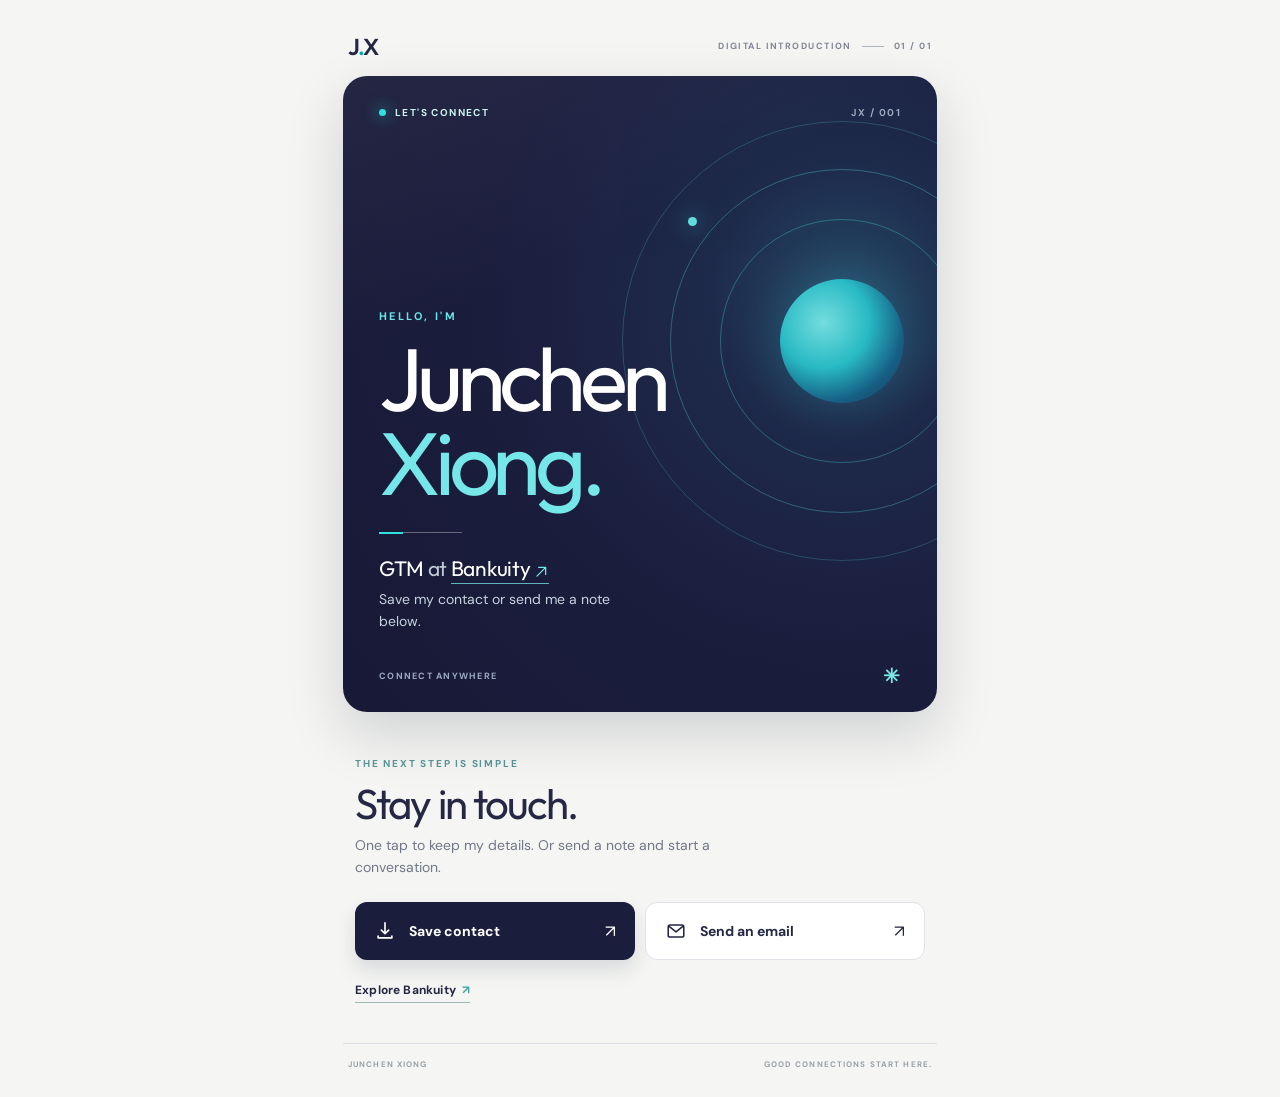
==== index.html @ f3dd2d7b "1012_static_update quick webpage for virtual business card" ====
<!doctype html>
<html lang="en">
  <head>
    <meta charset="utf-8" />
    <meta name="viewport" content="width=device-width, initial-scale=1, viewport-fit=cover" />
    <meta name="theme-color" content="#1b1d3d" />
    <meta name="apple-mobile-web-app-title" content="Junchen Xiong" />
    <meta name="description" content="Meet Junchen Xiong, GTM at Bankuity. Save his contact details or get in touch." />
    <meta property="og:type" content="profile" />
    <meta property="og:title" content="Junchen Xiong — Let's connect" />
    <meta property="og:description" content="GTM at Bankuity. A quick introduction and an easy way to stay in touch." />
    <title>Junchen Xiong — Let's connect</title>
    <link rel="icon" href="assets/icons/favicon.svg" type="image/svg+xml" />
    <link rel="preconnect" href="https://fonts.googleapis.com" />
    <link rel="preconnect" href="https://fonts.gstatic.com" crossorigin />
    <link href="https://fonts.googleapis.com/css2?family=DM+Sans:wght@400;500;600;700&family=Outfit:wght@300;400;500;600&display=swap" rel="stylesheet" />
    <link rel="stylesheet" href="assets/css/styles.css" />
  </head>
  <body>
    <main class="shell">
      <div class="page-top" aria-label="Digital introduction">
        <span class="brand-mark" aria-hidden="true">J<span>.</span>X</span>
        <span class="page-top-label">DIGITAL INTRODUCTION <span class="top-line"></span> 01 / 01</span>
      </div>

      <article class="identity-card" aria-labelledby="name">
        <div class="card-top">
          <span class="eyebrow"><span class="status-dot" aria-hidden="true"></span> LET'S CONNECT</span>
          <span class="card-index">JX / 001</span>
        </div>

        <div class="orbit" aria-hidden="true">
          <span class="orbit-ring orbit-ring-outer"></span>
          <span class="orbit-ring orbit-ring-middle"></span>
          <span class="orbit-ring orbit-ring-inner"></span>
          <span class="orbit-core"></span>
          <span class="orbit-glint"></span>
        </div>

        <div class="intro">
          <p class="kicker">HELLO, I'M</p>
          <h1 id="name">Junchen<br /><em>Xiong.</em></h1>
          <div class="identity-rule" aria-hidden="true"><span></span></div>
          <p class="role">GTM <span>at</span> <a href="https://www.bankuity.com/" target="_blank" rel="noopener noreferrer">Bankuity <svg viewBox="0 0 18 18" fill="none" aria-hidden="true"><path d="M3.5 14.5 14 4M5.5 4H14v8.5" stroke="currentColor" stroke-width="1.5" stroke-linecap="round" stroke-linejoin="round"/></svg></a></p>
          <p class="description">Save my contact or send me a note below.</p>
        </div>

        <div class="card-bottom">
          <span>CONNECT ANYWHERE</span>
          <span class="bottom-symbol" aria-hidden="true">✳</span>
        </div>
      </article>

      <section class="connection" aria-label="Connect with Junchen">
        <p class="section-label">THE NEXT STEP IS SIMPLE</p>
        <h2>Stay in touch.</h2>
        <p class="connection-copy">One tap to keep my details. Or send a note and start a conversation.</p>
        <div class="actions">
          <a class="button button-primary" href="assets/contact/contact.vcf" download="Junchen-Xiong.vcf">
            <span class="button-icon" aria-hidden="true"><svg viewBox="0 0 24 24" fill="none"><path d="M12 3v12m0 0 4-4m-4 4-4-4M4.5 17.5v2h15v-2" stroke="currentColor" stroke-width="1.8" stroke-linecap="round" stroke-linejoin="round"/></svg></span>
            <span>Save contact</span>
            <span class="button-arrow" aria-hidden="true">↗</span>
          </a>
          <a class="button button-secondary" href="mailto:junchen.xiong@bankuity.com?subject=Great%20to%20connect">
            <span class="button-icon" aria-hidden="true"><svg viewBox="0 0 24 24" fill="none"><rect x="3.5" y="5.5" width="17" height="13" rx="2" stroke="currentColor" stroke-width="1.7"/><path d="m4.5 7 7.5 6 7.5-6" stroke="currentColor" stroke-width="1.7" stroke-linecap="round" stroke-linejoin="round"/></svg></span>
            <span>Send an email</span>
            <span class="button-arrow" aria-hidden="true">↗</span>
          </a>
        </div>
        <!-- Add the LinkedIn profile link and QR section here when the profile URL is confirmed. -->
        <a class="text-link" href="https://www.bankuity.com/" target="_blank" rel="noopener noreferrer">Explore Bankuity <span aria-hidden="true">↗</span></a>
      </section>

      <footer><span>JUNCHEN XIONG</span><span>GOOD CONNECTIONS START HERE.</span></footer>
    </main>
  </body>
</html>
---- assets/css/styles.css ----
:root{color-scheme:light;--navy:#1b1d3d;--navy-deep:#171936;--cyan:#32dfdf;--ink:#252744;--muted:#777b8e;--line:#dfe3e8;--paper:#f5f6f3}*{box-sizing:border-box}html{scroll-behavior:smooth}body{margin:0;background:var(--paper);color:var(--ink);font-family:"DM Sans",Arial,sans-serif;-webkit-font-smoothing:antialiased}a{color:inherit}.shell{width:min(100%,630px);margin:0 auto;padding:26px 18px 24px}.page-top{height:41px;display:flex;justify-content:space-between;align-items:flex-start;padding:0 5px}.brand-mark{font-family:Outfit,sans-serif;font-size:23px;font-weight:600;line-height:1;letter-spacing:-.09em}.brand-mark span{color:#00aead}.page-top-label{display:flex;align-items:center;gap:10px;color:#838795;font-size:9px;font-weight:700;letter-spacing:.16em;padding-top:5px}.top-line{width:22px;height:1px;background:#aeb3bc}.identity-card{position:relative;overflow:hidden;isolation:isolate;min-height:510px;border-radius:24px;padding:26px 27px 24px;color:#fff;background:radial-gradient(circle at 85% 34%,#264866 0%,#1e2a4b 21%,var(--navy) 54%,var(--navy-deep) 100%);box-shadow:0 22px 55px rgba(22,25,55,.17)}.identity-card:before{position:absolute;inset:0;content:"";background:linear-gradient(155deg,rgba(255,255,255,.05),transparent 32%);pointer-events:none}.card-top,.card-bottom{position:relative;z-index:2;display:flex;align-items:center;justify-content:space-between}.eyebrow,.card-index,.card-bottom{font-size:10px;font-weight:700;letter-spacing:.14em}.eyebrow{color:#caf4f2;display:flex;align-items:center;gap:9px}.status-dot{width:7px;height:7px;border-radius:50%;background:var(--cyan);box-shadow:0 0 15px var(--cyan)}.card-index{color:#9ba8bd}.orbit{position:absolute;z-index:0;width:440px;height:440px;right:-194px;top:54px;border-radius:50%;opacity:.93}.orbit-ring{position:absolute;border-radius:50%;border:1px solid rgba(101,229,230,.23)}.orbit-ring-outer{inset:0}.orbit-ring-middle{inset:48px;border-color:rgba(93,220,224,.36)}.orbit-ring-inner{inset:98px;border-color:rgba(73,212,220,.38)}.orbit-core{position:absolute;inset:158px;border-radius:50%;background:radial-gradient(circle at 35% 35%,#7be9e9,#29c4cc 40%,#166388 70%,#20375b);box-shadow:0 0 55px rgba(62,217,222,.25)}.orbit-glint{position:absolute;left:66px;top:96px;width:9px;height:9px;border-radius:50%;background:#66ebec;box-shadow:0 0 22px #4bdcdb}.intro{position:relative;z-index:1;margin-top:135px}.kicker{font-size:11px;font-weight:700;letter-spacing:.22em;color:#69e8e7;margin:0 0 14px}.intro h1{font-family:Outfit,"DM Sans",sans-serif;font-weight:400;letter-spacing:-.07em;font-size:clamp(58px,13vw,89px);line-height:.94;margin:0 0 28px}.intro h1 em{font-style:normal;color:#76e7e8}.identity-rule{display:flex;align-items:center;width:83px;height:1px;background:rgba(255,255,255,.34);margin:0 0 22px}.identity-rule span{width:24px;height:2px;background:var(--cyan)}.role{font-family:Outfit,sans-serif;font-size:21px;letter-spacing:-.015em;margin:0 0 8px}.role span{color:#bec8d5}.role a{text-decoration:none;border-bottom:1px solid rgba(116,231,232,.75);padding-bottom:2px}.role a:hover{color:#91f4f1}.role svg{width:15px;height:15px;vertical-align:middle;color:#71e7e8}.description{max-width:250px;margin:0;color:#c7d2df;font-size:14px;line-height:1.55}.card-bottom{margin-top:33px;color:#9eabc1;font-size:9px}.bottom-symbol{color:#78e6e5;font-size:20px;line-height:1}.connection{padding:27px 9px 33px}.section-label{font-size:10px;font-weight:700;letter-spacing:.18em;color:#579697;margin:0 0 11px}.connection h2{font-family:Outfit,sans-serif;font-size:35px;font-weight:400;line-height:1.1;letter-spacing:-.045em;margin:0 0 8px}.connection-copy{font-size:14px;line-height:1.55;color:#727787;max-width:360px;margin:0 0 24px}.actions{display:grid;gap:10px}.button{width:100%;min-height:58px;display:flex;align-items:center;gap:13px;padding:0 19px;border-radius:12px;text-decoration:none;font-size:14px;font-weight:700;transition:transform .2s ease,box-shadow .2s ease,background .2s ease}.button:hover{transform:translateY(-2px)}.button:focus-visible,.text-link:focus-visible,.role a:focus-visible{outline:3px solid #2ed5d4;outline-offset:3px}.button-primary{background:var(--navy);color:white;box-shadow:0 10px 20px rgba(27,29,61,.13)}.button-primary:hover{background:#282b55;box-shadow:0 14px 25px rgba(27,29,61,.2)}.button-secondary{background:white;border:1px solid var(--line);color:var(--ink)}.button-secondary:hover{background:#fbfefe}.button-icon{width:22px;height:22px;display:grid;place-items:center}.button-icon svg{width:22px;height:22px}.button-arrow{margin-left:auto;font-size:17px;font-weight:400}.text-link{display:inline-flex;gap:6px;margin-top:22px;font-size:12px;font-weight:700;letter-spacing:.015em;text-decoration:none;border-bottom:1px solid #9db7b7;padding-bottom:4px}.text-link span{color:#42a8a7}footer{display:flex;justify-content:space-between;gap:10px;padding:15px 5px 0;border-top:1px solid #d9dee3;color:#9aa0a9;font-size:8px;font-weight:700;letter-spacing:.14em}@media(min-width:700px){.shell{padding:35px 18px 28px}.identity-card{min-height:610px;padding:30px 36px 26px}.intro{margin-top:190px}.orbit{right:-125px;top:45px}.connection{padding:45px 12px 40px}.actions{grid-template-columns:1fr 1fr}.connection h2{font-size:42px}}@media(max-width:380px){.identity-card{min-height:500px;padding:23px}.intro{margin-top:130px}.orbit{right:-225px;top:68px}.intro h1{font-size:58px}.card-bottom{font-size:8px}.page-top-label{font-size:8px}}@media(prefers-reduced-motion:reduce){*,*:before,*:after{scroll-behavior:auto!important;transition:none!important}}
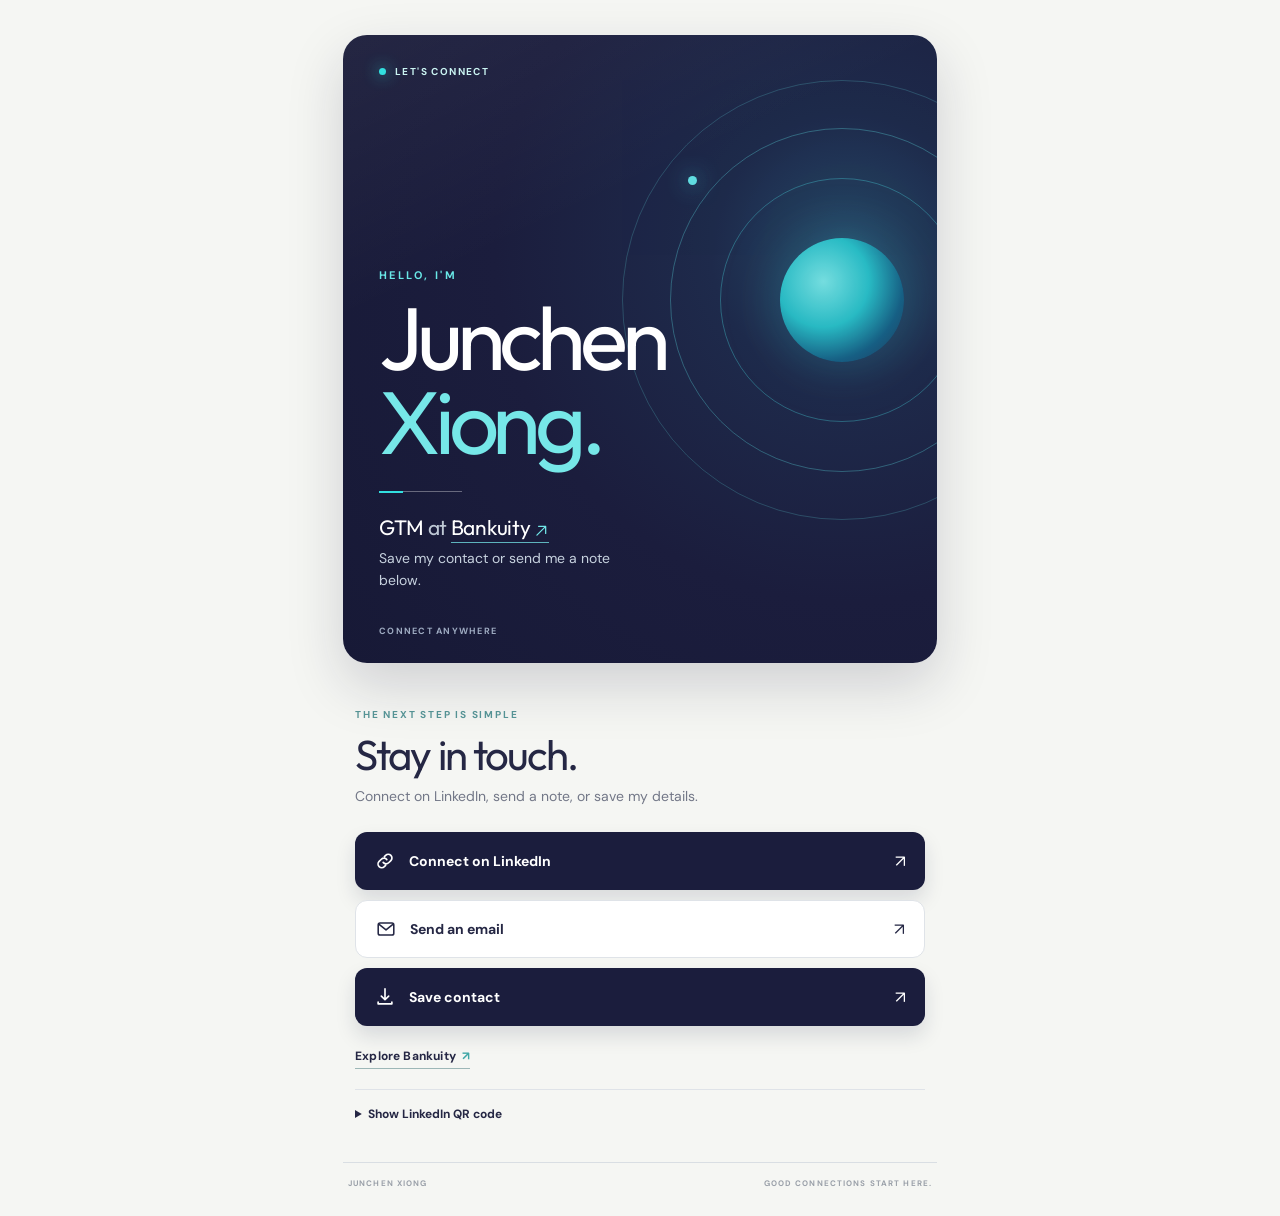
==== commit dde1a8e7: "10/12_UI_visual_update" ====
--- a/index.html
+++ b/index.html
@@ -18,15 +18,9 @@
   </head>
   <body>
     <main class="shell">
-      <div class="page-top" aria-label="Digital introduction">
-        <span class="brand-mark" aria-hidden="true">J<span>.</span>X</span>
-        <span class="page-top-label">DIGITAL INTRODUCTION <span class="top-line"></span> 01 / 01</span>
-      </div>
-
       <article class="identity-card" aria-labelledby="name">
         <div class="card-top">
           <span class="eyebrow"><span class="status-dot" aria-hidden="true"></span> LET'S CONNECT</span>
-          <span class="card-index">JX / 001</span>
         </div>
 
         <div class="orbit" aria-hidden="true">
@@ -47,18 +41,17 @@
 
         <div class="card-bottom">
           <span>CONNECT ANYWHERE</span>
-          <span class="bottom-symbol" aria-hidden="true">✳</span>
         </div>
       </article>
 
       <section class="connection" aria-label="Connect with Junchen">
         <p class="section-label">THE NEXT STEP IS SIMPLE</p>
         <h2>Stay in touch.</h2>
-        <p class="connection-copy">One tap to keep my details. Or send a note and start a conversation.</p>
+        <p class="connection-copy">Connect on LinkedIn, send a note, or save my details.</p>
         <div class="actions">
-          <a class="button button-primary" href="assets/contact/contact.vcf" download="Junchen-Xiong.vcf">
-            <span class="button-icon" aria-hidden="true"><svg viewBox="0 0 24 24" fill="none"><path d="M12 3v12m0 0 4-4m-4 4-4-4M4.5 17.5v2h15v-2" stroke="currentColor" stroke-width="1.8" stroke-linecap="round" stroke-linejoin="round"/></svg></span>
-            <span>Save contact</span>
+          <a class="button button-primary" href="https://www.linkedin.com/in/jcxiong0809/" target="_blank" rel="noopener noreferrer">
+            <span class="button-icon" aria-hidden="true"><svg viewBox="0 0 24 24" fill="none"><path d="M10 13.5a4 4 0 0 0 6 .4l2.4-2.4a4 4 0 0 0-5.7-5.7l-1.4 1.4M14 10.5a4 4 0 0 0-6-.4l-2.4 2.4a4 4 0 0 0 5.7 5.7l1.4-1.4" stroke="currentColor" stroke-width="1.8" stroke-linecap="round" stroke-linejoin="round"/></svg></span>
+            <span>Connect on LinkedIn</span>
             <span class="button-arrow" aria-hidden="true">↗</span>
           </a>
           <a class="button button-secondary" href="mailto:junchen.xiong@bankuity.com?subject=Great%20to%20connect">
@@ -66,9 +59,20 @@
             <span>Send an email</span>
             <span class="button-arrow" aria-hidden="true">↗</span>
           </a>
+          <a class="button button-primary" href="assets/contact/contact.vcf" download="Junchen-Xiong.vcf">
+            <span class="button-icon" aria-hidden="true"><svg viewBox="0 0 24 24" fill="none"><path d="M12 3v12m0 0 4-4m-4 4-4-4M4.5 17.5v2h15v-2" stroke="currentColor" stroke-width="1.8" stroke-linecap="round" stroke-linejoin="round"/></svg></span>
+            <span>Save contact</span>
+            <span class="button-arrow" aria-hidden="true">↗</span>
+          </a>
         </div>
-        <!-- Add the LinkedIn profile link and QR section here when the profile URL is confirmed. -->
         <a class="text-link" href="https://www.bankuity.com/" target="_blank" rel="noopener noreferrer">Explore Bankuity <span aria-hidden="true">↗</span></a>
+        <details class="qr-details">
+          <summary>Show LinkedIn QR code</summary>
+          <div class="qr-details-content">
+            <img src="assets/qr/linkedin.svg" width="144" height="144" alt="QR code for Junchen Xiong's LinkedIn profile" />
+            <p>Scan to open my LinkedIn profile.</p>
+          </div>
+        </details>
       </section>
 
       <footer><span>JUNCHEN XIONG</span><span>GOOD CONNECTIONS START HERE.</span></footer>
--- a/assets/css/styles.css
+++ b/assets/css/styles.css
@@ -1 +1,7 @@
-:root{color-scheme:light;--navy:#1b1d3d;--navy-deep:#171936;--cyan:#32dfdf;--ink:#252744;--muted:#777b8e;--line:#dfe3e8;--paper:#f5f6f3}*{box-sizing:border-box}html{scroll-behavior:smooth}body{margin:0;background:var(--paper);color:var(--ink);font-family:"DM Sans",Arial,sans-serif;-webkit-font-smoothing:antialiased}a{color:inherit}.shell{width:min(100%,630px);margin:0 auto;padding:26px 18px 24px}.page-top{height:41px;display:flex;justify-content:space-between;align-items:flex-start;padding:0 5px}.brand-mark{font-family:Outfit,sans-serif;font-size:23px;font-weight:600;line-height:1;letter-spacing:-.09em}.brand-mark span{color:#00aead}.page-top-label{display:flex;align-items:center;gap:10px;color:#838795;font-size:9px;font-weight:700;letter-spacing:.16em;padding-top:5px}.top-line{width:22px;height:1px;background:#aeb3bc}.identity-card{position:relative;overflow:hidden;isolation:isolate;min-height:510px;border-radius:24px;padding:26px 27px 24px;color:#fff;background:radial-gradient(circle at 85% 34%,#264866 0%,#1e2a4b 21%,var(--navy) 54%,var(--navy-deep) 100%);box-shadow:0 22px 55px rgba(22,25,55,.17)}.identity-card:before{position:absolute;inset:0;content:"";background:linear-gradient(155deg,rgba(255,255,255,.05),transparent 32%);pointer-events:none}.card-top,.card-bottom{position:relative;z-index:2;display:flex;align-items:center;justify-content:space-between}.eyebrow,.card-index,.card-bottom{font-size:10px;font-weight:700;letter-spacing:.14em}.eyebrow{color:#caf4f2;display:flex;align-items:center;gap:9px}.status-dot{width:7px;height:7px;border-radius:50%;background:var(--cyan);box-shadow:0 0 15px var(--cyan)}.card-index{color:#9ba8bd}.orbit{position:absolute;z-index:0;width:440px;height:440px;right:-194px;top:54px;border-radius:50%;opacity:.93}.orbit-ring{position:absolute;border-radius:50%;border:1px solid rgba(101,229,230,.23)}.orbit-ring-outer{inset:0}.orbit-ring-middle{inset:48px;border-color:rgba(93,220,224,.36)}.orbit-ring-inner{inset:98px;border-color:rgba(73,212,220,.38)}.orbit-core{position:absolute;inset:158px;border-radius:50%;background:radial-gradient(circle at 35% 35%,#7be9e9,#29c4cc 40%,#166388 70%,#20375b);box-shadow:0 0 55px rgba(62,217,222,.25)}.orbit-glint{position:absolute;left:66px;top:96px;width:9px;height:9px;border-radius:50%;background:#66ebec;box-shadow:0 0 22px #4bdcdb}.intro{position:relative;z-index:1;margin-top:135px}.kicker{font-size:11px;font-weight:700;letter-spacing:.22em;color:#69e8e7;margin:0 0 14px}.intro h1{font-family:Outfit,"DM Sans",sans-serif;font-weight:400;letter-spacing:-.07em;font-size:clamp(58px,13vw,89px);line-height:.94;margin:0 0 28px}.intro h1 em{font-style:normal;color:#76e7e8}.identity-rule{display:flex;align-items:center;width:83px;height:1px;background:rgba(255,255,255,.34);margin:0 0 22px}.identity-rule span{width:24px;height:2px;background:var(--cyan)}.role{font-family:Outfit,sans-serif;font-size:21px;letter-spacing:-.015em;margin:0 0 8px}.role span{color:#bec8d5}.role a{text-decoration:none;border-bottom:1px solid rgba(116,231,232,.75);padding-bottom:2px}.role a:hover{color:#91f4f1}.role svg{width:15px;height:15px;vertical-align:middle;color:#71e7e8}.description{max-width:250px;margin:0;color:#c7d2df;font-size:14px;line-height:1.55}.card-bottom{margin-top:33px;color:#9eabc1;font-size:9px}.bottom-symbol{color:#78e6e5;font-size:20px;line-height:1}.connection{padding:27px 9px 33px}.section-label{font-size:10px;font-weight:700;letter-spacing:.18em;color:#579697;margin:0 0 11px}.connection h2{font-family:Outfit,sans-serif;font-size:35px;font-weight:400;line-height:1.1;letter-spacing:-.045em;margin:0 0 8px}.connection-copy{font-size:14px;line-height:1.55;color:#727787;max-width:360px;margin:0 0 24px}.actions{display:grid;gap:10px}.button{width:100%;min-height:58px;display:flex;align-items:center;gap:13px;padding:0 19px;border-radius:12px;text-decoration:none;font-size:14px;font-weight:700;transition:transform .2s ease,box-shadow .2s ease,background .2s ease}.button:hover{transform:translateY(-2px)}.button:focus-visible,.text-link:focus-visible,.role a:focus-visible{outline:3px solid #2ed5d4;outline-offset:3px}.button-primary{background:var(--navy);color:white;box-shadow:0 10px 20px rgba(27,29,61,.13)}.button-primary:hover{background:#282b55;box-shadow:0 14px 25px rgba(27,29,61,.2)}.button-secondary{background:white;border:1px solid var(--line);color:var(--ink)}.button-secondary:hover{background:#fbfefe}.button-icon{width:22px;height:22px;display:grid;place-items:center}.button-icon svg{width:22px;height:22px}.button-arrow{margin-left:auto;font-size:17px;font-weight:400}.text-link{display:inline-flex;gap:6px;margin-top:22px;font-size:12px;font-weight:700;letter-spacing:.015em;text-decoration:none;border-bottom:1px solid #9db7b7;padding-bottom:4px}.text-link span{color:#42a8a7}footer{display:flex;justify-content:space-between;gap:10px;padding:15px 5px 0;border-top:1px solid #d9dee3;color:#9aa0a9;font-size:8px;font-weight:700;letter-spacing:.14em}@media(min-width:700px){.shell{padding:35px 18px 28px}.identity-card{min-height:610px;padding:30px 36px 26px}.intro{margin-top:190px}.orbit{right:-125px;top:45px}.connection{padding:45px 12px 40px}.actions{grid-template-columns:1fr 1fr}.connection h2{font-size:42px}}@media(max-width:380px){.identity-card{min-height:500px;padding:23px}.intro{margin-top:130px}.orbit{right:-225px;top:68px}.intro h1{font-size:58px}.card-bottom{font-size:8px}.page-top-label{font-size:8px}}@media(prefers-reduced-motion:reduce){*,*:before,*:after{scroll-behavior:auto!important;transition:none!important}}
+:root{color-scheme:light;--navy:#1b1d3d;--navy-deep:#171936;--cyan:#32dfdf;--ink:#252744;--muted:#777b8e;--line:#dfe3e8;--paper:#f5f6f3}*{box-sizing:border-box}html{scroll-behavior:smooth}body{margin:0;background:var(--paper);color:var(--ink);font-family:"DM Sans",Arial,sans-serif;-webkit-font-smoothing:antialiased}a{color:inherit}.shell{width:min(100%,630px);margin:0 auto;padding:18px 18px 24px}.identity-card{position:relative;overflow:hidden;isolation:isolate;min-height:510px;border-radius:24px;padding:26px 27px 24px;color:#fff;background:radial-gradient(circle at 85% 34%,#264866 0%,#1e2a4b 21%,var(--navy) 54%,var(--navy-deep) 100%);box-shadow:0 22px 55px rgba(22,25,55,.17)}.identity-card:before{position:absolute;inset:0;content:"";background:linear-gradient(155deg,rgba(255,255,255,.05),transparent 32%);pointer-events:none}.card-top,.card-bottom{position:relative;z-index:2}.eyebrow,.card-bottom{font-size:10px;font-weight:700;letter-spacing:.14em}.eyebrow{color:#caf4f2;display:flex;align-items:center;gap:9px}.status-dot{width:7px;height:7px;border-radius:50%;background:var(--cyan);box-shadow:0 0 15px var(--cyan)}.orbit{position:absolute;z-index:0;width:440px;height:440px;right:-194px;top:54px;border-radius:50%;opacity:.93}.orbit-ring{position:absolute;border-radius:50%;border:1px solid rgba(101,229,230,.23)}.orbit-ring-outer{inset:0}.orbit-ring-middle{inset:48px;border-color:rgba(93,220,224,.36)}.orbit-ring-inner{inset:98px;border-color:rgba(73,212,220,.38)}.orbit-core{position:absolute;inset:158px;border-radius:50%;background:radial-gradient(circle at 35% 35%,#7be9e9,#29c4cc 40%,#166388 70%,#20375b);box-shadow:0 0 55px rgba(62,217,222,.25)}.orbit-glint{position:absolute;left:66px;top:96px;width:9px;height:9px;border-radius:50%;background:#66ebec;box-shadow:0 0 22px #4bdcdb}.intro{position:relative;z-index:1;margin-top:135px}.kicker{font-size:11px;font-weight:700;letter-spacing:.22em;color:#69e8e7;margin:0 0 14px}.intro h1{font-family:Outfit,"DM Sans",sans-serif;font-weight:400;letter-spacing:-.07em;font-size:clamp(58px,13vw,89px);line-height:.94;margin:0 0 28px}.intro h1 em{font-style:normal;color:#76e7e8}.identity-rule{display:flex;align-items:center;width:83px;height:1px;background:rgba(255,255,255,.34);margin:0 0 22px}.identity-rule span{width:24px;height:2px;background:var(--cyan)}.role{font-family:Outfit,sans-serif;font-size:21px;letter-spacing:-.015em;margin:0 0 8px}.role span{color:#bec8d5}.role a{text-decoration:none;border-bottom:1px solid rgba(116,231,232,.75);padding-bottom:2px}.role a:hover{color:#91f4f1}.role svg{width:15px;height:15px;vertical-align:middle;color:#71e7e8}.description{max-width:250px;margin:0;color:#c7d2df;font-size:14px;line-height:1.55}.card-bottom{margin-top:33px;color:#9eabc1;font-size:9px}.connection{padding:27px 9px 33px}.section-label{font-size:10px;font-weight:700;letter-spacing:.18em;color:#579697;margin:0 0 11px}.connection h2{font-family:Outfit,sans-serif;font-size:35px;font-weight:400;line-height:1.1;letter-spacing:-.045em;margin:0 0 8px}.connection-copy{font-size:14px;line-height:1.55;color:#727787;max-width:360px;margin:0 0 24px}.actions{display:grid;gap:10px}.button{width:100%;min-height:58px;display:flex;align-items:center;gap:13px;padding:0 19px;border-radius:12px;text-decoration:none;font-size:14px;font-weight:700;transition:transform .2s ease,box-shadow .2s ease,background .2s ease}.button:hover{transform:translateY(-2px)}.button:focus-visible,.text-link:focus-visible,.role a:focus-visible{outline:3px solid #2ed5d4;outline-offset:3px}.button-primary{background:var(--navy);color:white;box-shadow:0 10px 20px rgba(27,29,61,.13)}.button-primary:hover{background:#282b55;box-shadow:0 14px 25px rgba(27,29,61,.2)}.button-secondary{background:white;border:1px solid var(--line);color:var(--ink)}.button-secondary:hover{background:#fbfefe}.button-icon{width:22px;height:22px;display:grid;place-items:center}.button-icon svg{width:22px;height:22px}.button-arrow{margin-left:auto;font-size:17px;font-weight:400}.text-link{display:inline-flex;gap:6px;margin-top:22px;font-size:12px;font-weight:700;letter-spacing:.015em;text-decoration:none;border-bottom:1px solid #9db7b7;padding-bottom:4px}.text-link span{color:#42a8a7}footer{display:flex;justify-content:space-between;gap:10px;padding:15px 5px 0;border-top:1px solid #d9dee3;color:#9aa0a9;font-size:8px;font-weight:700;letter-spacing:.14em}@media(min-width:700px){.shell{padding:35px 18px 28px}.identity-card{min-height:610px;padding:30px 36px 26px}.intro{margin-top:190px}.orbit{right:-125px;top:45px}.connection{padding:45px 12px 40px}.connection h2{font-size:42px}}@media(max-width:380px){.identity-card{min-height:500px;padding:23px}.intro{margin-top:130px}.orbit{right:-225px;top:68px}.intro h1{font-size:58px}.card-bottom{font-size:8px}}@media(prefers-reduced-motion:reduce){*,*:before,*:after{scroll-behavior:auto!important;transition:none!important}}
+.qr-details{margin-top:20px;padding-top:16px;border-top:1px solid var(--line)}
+.qr-details summary{width:fit-content;cursor:pointer;font-size:12px;font-weight:700;color:var(--ink)}
+.qr-details summary:focus-visible{outline:3px solid #2ed5d4;outline-offset:3px}
+.qr-details-content{display:flex;align-items:center;gap:16px;padding-top:15px}
+.qr-details-content img{width:144px;height:144px;flex:none;border-radius:8px}
+.qr-details-content p{margin:0;max-width:160px;color:var(--muted);font-size:12px;line-height:1.5}
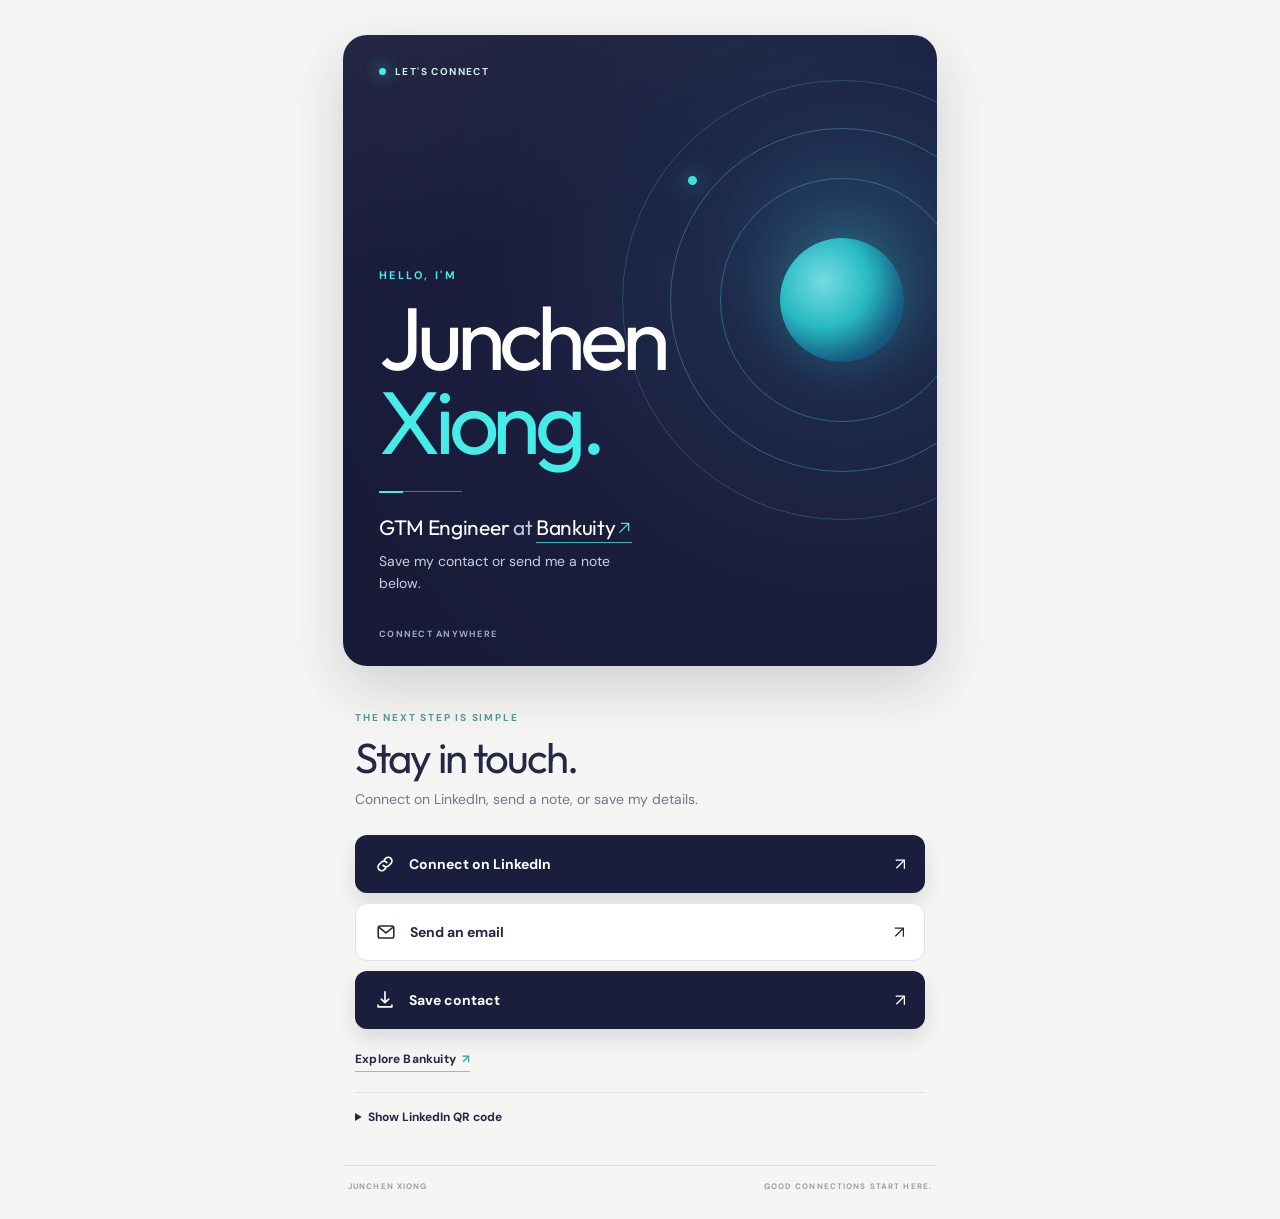
==== commit 03f811b8: "1013_title_change" ====
--- a/index.html
+++ b/index.html
@@ -5,10 +5,10 @@
     <meta name="viewport" content="width=device-width, initial-scale=1, viewport-fit=cover" />
     <meta name="theme-color" content="#1b1d3d" />
     <meta name="apple-mobile-web-app-title" content="Junchen Xiong" />
-    <meta name="description" content="Meet Junchen Xiong, GTM at Bankuity. Save his contact details or get in touch." />
+    <meta name="description" content="Meet Junchen Xiong, GTM Engineer at Bankuity. Save his contact details or get in touch." />
     <meta property="og:type" content="profile" />
     <meta property="og:title" content="Junchen Xiong — Let's connect" />
-    <meta property="og:description" content="GTM at Bankuity. A quick introduction and an easy way to stay in touch." />
+    <meta property="og:description" content="GTM Engineer at Bankuity. A quick introduction and an easy way to stay in touch." />
     <title>Junchen Xiong — Let's connect</title>
     <link rel="icon" href="assets/icons/favicon.svg" type="image/svg+xml" />
     <link rel="preconnect" href="https://fonts.googleapis.com" />
@@ -35,7 +35,7 @@
           <p class="kicker">HELLO, I'M</p>
           <h1 id="name">Junchen<br /><em>Xiong.</em></h1>
           <div class="identity-rule" aria-hidden="true"><span></span></div>
-          <p class="role">GTM <span>at</span> <a href="https://www.bankuity.com/" target="_blank" rel="noopener noreferrer">Bankuity <svg viewBox="0 0 18 18" fill="none" aria-hidden="true"><path d="M3.5 14.5 14 4M5.5 4H14v8.5" stroke="currentColor" stroke-width="1.5" stroke-linecap="round" stroke-linejoin="round"/></svg></a></p>
+          <p class="role">GTM Engineer <span>at</span> <a href="https://www.bankuity.com/" target="_blank" rel="noopener noreferrer">Bankuity <svg viewBox="0 0 18 18" fill="none" aria-hidden="true"><path d="M3.5 14.5 14 4M5.5 4H14v8.5" stroke="currentColor" stroke-width="1.5" stroke-linecap="round" stroke-linejoin="round"/></svg></a></p>
           <p class="description">Save my contact or send me a note below.</p>
         </div>
 
--- a/assets/css/styles.css
+++ b/assets/css/styles.css
@@ -1,4 +1,4 @@
-:root{color-scheme:light;--navy:#1b1d3d;--navy-deep:#171936;--cyan:#32dfdf;--ink:#252744;--muted:#777b8e;--line:#dfe3e8;--paper:#f5f6f3}*{box-sizing:border-box}html{scroll-behavior:smooth}body{margin:0;background:var(--paper);color:var(--ink);font-family:"DM Sans",Arial,sans-serif;-webkit-font-smoothing:antialiased}a{color:inherit}.shell{width:min(100%,630px);margin:0 auto;padding:18px 18px 24px}.identity-card{position:relative;overflow:hidden;isolation:isolate;min-height:510px;border-radius:24px;padding:26px 27px 24px;color:#fff;background:radial-gradient(circle at 85% 34%,#264866 0%,#1e2a4b 21%,var(--navy) 54%,var(--navy-deep) 100%);box-shadow:0 22px 55px rgba(22,25,55,.17)}.identity-card:before{position:absolute;inset:0;content:"";background:linear-gradient(155deg,rgba(255,255,255,.05),transparent 32%);pointer-events:none}.card-top,.card-bottom{position:relative;z-index:2}.eyebrow,.card-bottom{font-size:10px;font-weight:700;letter-spacing:.14em}.eyebrow{color:#caf4f2;display:flex;align-items:center;gap:9px}.status-dot{width:7px;height:7px;border-radius:50%;background:var(--cyan);box-shadow:0 0 15px var(--cyan)}.orbit{position:absolute;z-index:0;width:440px;height:440px;right:-194px;top:54px;border-radius:50%;opacity:.93}.orbit-ring{position:absolute;border-radius:50%;border:1px solid rgba(101,229,230,.23)}.orbit-ring-outer{inset:0}.orbit-ring-middle{inset:48px;border-color:rgba(93,220,224,.36)}.orbit-ring-inner{inset:98px;border-color:rgba(73,212,220,.38)}.orbit-core{position:absolute;inset:158px;border-radius:50%;background:radial-gradient(circle at 35% 35%,#7be9e9,#29c4cc 40%,#166388 70%,#20375b);box-shadow:0 0 55px rgba(62,217,222,.25)}.orbit-glint{position:absolute;left:66px;top:96px;width:9px;height:9px;border-radius:50%;background:#66ebec;box-shadow:0 0 22px #4bdcdb}.intro{position:relative;z-index:1;margin-top:135px}.kicker{font-size:11px;font-weight:700;letter-spacing:.22em;color:#69e8e7;margin:0 0 14px}.intro h1{font-family:Outfit,"DM Sans",sans-serif;font-weight:400;letter-spacing:-.07em;font-size:clamp(58px,13vw,89px);line-height:.94;margin:0 0 28px}.intro h1 em{font-style:normal;color:#76e7e8}.identity-rule{display:flex;align-items:center;width:83px;height:1px;background:rgba(255,255,255,.34);margin:0 0 22px}.identity-rule span{width:24px;height:2px;background:var(--cyan)}.role{font-family:Outfit,sans-serif;font-size:21px;letter-spacing:-.015em;margin:0 0 8px}.role span{color:#bec8d5}.role a{text-decoration:none;border-bottom:1px solid rgba(116,231,232,.75);padding-bottom:2px}.role a:hover{color:#91f4f1}.role svg{width:15px;height:15px;vertical-align:middle;color:#71e7e8}.description{max-width:250px;margin:0;color:#c7d2df;font-size:14px;line-height:1.55}.card-bottom{margin-top:33px;color:#9eabc1;font-size:9px}.connection{padding:27px 9px 33px}.section-label{font-size:10px;font-weight:700;letter-spacing:.18em;color:#579697;margin:0 0 11px}.connection h2{font-family:Outfit,sans-serif;font-size:35px;font-weight:400;line-height:1.1;letter-spacing:-.045em;margin:0 0 8px}.connection-copy{font-size:14px;line-height:1.55;color:#727787;max-width:360px;margin:0 0 24px}.actions{display:grid;gap:10px}.button{width:100%;min-height:58px;display:flex;align-items:center;gap:13px;padding:0 19px;border-radius:12px;text-decoration:none;font-size:14px;font-weight:700;transition:transform .2s ease,box-shadow .2s ease,background .2s ease}.button:hover{transform:translateY(-2px)}.button:focus-visible,.text-link:focus-visible,.role a:focus-visible{outline:3px solid #2ed5d4;outline-offset:3px}.button-primary{background:var(--navy);color:white;box-shadow:0 10px 20px rgba(27,29,61,.13)}.button-primary:hover{background:#282b55;box-shadow:0 14px 25px rgba(27,29,61,.2)}.button-secondary{background:white;border:1px solid var(--line);color:var(--ink)}.button-secondary:hover{background:#fbfefe}.button-icon{width:22px;height:22px;display:grid;place-items:center}.button-icon svg{width:22px;height:22px}.button-arrow{margin-left:auto;font-size:17px;font-weight:400}.text-link{display:inline-flex;gap:6px;margin-top:22px;font-size:12px;font-weight:700;letter-spacing:.015em;text-decoration:none;border-bottom:1px solid #9db7b7;padding-bottom:4px}.text-link span{color:#42a8a7}footer{display:flex;justify-content:space-between;gap:10px;padding:15px 5px 0;border-top:1px solid #d9dee3;color:#9aa0a9;font-size:8px;font-weight:700;letter-spacing:.14em}@media(min-width:700px){.shell{padding:35px 18px 28px}.identity-card{min-height:610px;padding:30px 36px 26px}.intro{margin-top:190px}.orbit{right:-125px;top:45px}.connection{padding:45px 12px 40px}.connection h2{font-size:42px}}@media(max-width:380px){.identity-card{min-height:500px;padding:23px}.intro{margin-top:130px}.orbit{right:-225px;top:68px}.intro h1{font-size:58px}.card-bottom{font-size:8px}}@media(prefers-reduced-motion:reduce){*,*:before,*:after{scroll-behavior:auto!important;transition:none!important}}
+:root{color-scheme:light;--navy:#1b1d3d;--navy-deep:#171936;--cyan:#46ece7;--ink:#252744;--muted:#777b8e;--line:#dfe3e8;--paper:#f5f6f3}*{box-sizing:border-box}html{scroll-behavior:smooth}body{margin:0;background:var(--paper);color:var(--ink);font-family:"DM Sans",Arial,sans-serif;-webkit-font-smoothing:antialiased}a{color:inherit}.shell{width:min(100%,630px);margin:0 auto;padding:18px 18px 24px}.identity-card{position:relative;overflow:hidden;isolation:isolate;min-height:510px;border-radius:24px;padding:26px 27px 24px;color:#fff;background:radial-gradient(circle at 85% 34%,#264866 0%,#1e2a4b 21%,var(--navy) 54%,var(--navy-deep) 100%);box-shadow:0 22px 55px rgba(22,25,55,.17)}.identity-card:before{position:absolute;inset:0;content:"";background:linear-gradient(155deg,rgba(255,255,255,.05),transparent 32%);pointer-events:none}.card-top,.card-bottom{position:relative;z-index:2}.eyebrow,.card-bottom{font-size:10px;font-weight:700;letter-spacing:.14em}.eyebrow{color:#caf4f2;display:flex;align-items:center;gap:9px}.status-dot{width:7px;height:7px;border-radius:50%;background:var(--cyan);box-shadow:0 0 15px var(--cyan)}.orbit{position:absolute;z-index:0;width:440px;height:440px;right:-194px;top:54px;border-radius:50%;opacity:.93}.orbit-ring{position:absolute;border-radius:50%;border:1px solid rgba(101,229,230,.23)}.orbit-ring-outer{inset:0}.orbit-ring-middle{inset:48px;border-color:rgba(93,220,224,.36)}.orbit-ring-inner{inset:98px;border-color:rgba(73,212,220,.38)}.orbit-core{position:absolute;inset:158px;border-radius:50%;background:radial-gradient(circle at 35% 35%,#7be9e9,#29c4cc 40%,#166388 70%,#20375b);box-shadow:0 0 55px rgba(62,217,222,.25)}.orbit-glint{position:absolute;left:66px;top:96px;width:9px;height:9px;border-radius:50%;background:var(--cyan);box-shadow:0 0 22px #4bdcdb}.intro{position:relative;z-index:1;margin-top:135px}.kicker{font-size:11px;font-weight:700;letter-spacing:.22em;color:var(--cyan);margin:0 0 14px}.intro h1{font-family:Outfit,"DM Sans",sans-serif;font-weight:400;letter-spacing:-.07em;font-size:clamp(58px,13vw,89px);line-height:.94;margin:0 0 28px}.intro h1 em{font-style:normal;color:var(--cyan)}.identity-rule{display:flex;align-items:center;width:83px;height:1px;background:rgba(255,255,255,.34);margin:0 0 22px}.identity-rule span{width:24px;height:2px;background:var(--cyan)}.role{font-family:Outfit,sans-serif;font-size:21px;letter-spacing:-.015em;margin:0 0 8px}.role span{color:#bec8d5}.role a{display:inline-flex;align-items:center;gap:2px;white-space:nowrap;text-decoration:none;border-bottom:1px solid rgba(70,236,231,.75);padding-bottom:2px}.role a:hover{color:#91f4f1}.role svg{width:15px;height:15px;vertical-align:middle;color:var(--cyan)}.description{max-width:250px;margin:0;color:#c7d2df;font-size:14px;line-height:1.55}.card-bottom{margin-top:33px;color:#9eabc1;font-size:9px}.connection{padding:27px 9px 33px}.section-label{font-size:10px;font-weight:700;letter-spacing:.18em;color:#579697;margin:0 0 11px}.connection h2{font-family:Outfit,sans-serif;font-size:35px;font-weight:400;line-height:1.1;letter-spacing:-.045em;margin:0 0 8px}.connection-copy{font-size:14px;line-height:1.55;color:#727787;max-width:360px;margin:0 0 24px}.actions{display:grid;gap:10px}.button{width:100%;min-height:58px;display:flex;align-items:center;gap:13px;padding:0 19px;border-radius:12px;text-decoration:none;font-size:14px;font-weight:700;transition:transform .2s ease,box-shadow .2s ease,background .2s ease}.button:hover{transform:translateY(-2px)}.button:focus-visible,.text-link:focus-visible,.role a:focus-visible{outline:3px solid #2ed5d4;outline-offset:3px}.button-primary{background:var(--navy);color:white;box-shadow:0 10px 20px rgba(27,29,61,.13)}.button-primary:hover{background:#282b55;box-shadow:0 14px 25px rgba(27,29,61,.2)}.button-secondary{background:white;border:1px solid var(--line);color:var(--ink)}.button-secondary:hover{background:#fbfefe}.button-icon{width:22px;height:22px;display:grid;place-items:center}.button-icon svg{width:22px;height:22px}.button-arrow{margin-left:auto;font-size:17px;font-weight:400}.text-link{display:inline-flex;gap:6px;margin-top:22px;font-size:12px;font-weight:700;letter-spacing:.015em;text-decoration:none;border-bottom:1px solid #9db7b7;padding-bottom:4px}.text-link span{color:#42a8a7}footer{display:flex;justify-content:space-between;gap:10px;padding:15px 5px 0;border-top:1px solid #d9dee3;color:#9aa0a9;font-size:8px;font-weight:700;letter-spacing:.14em}@media(min-width:700px){.shell{padding:35px 18px 28px}.identity-card{min-height:610px;padding:30px 36px 26px}.intro{margin-top:190px}.orbit{right:-125px;top:45px}.connection{padding:45px 12px 40px}.connection h2{font-size:42px}}@media(max-width:380px){.identity-card{min-height:500px;padding:23px}.intro{margin-top:130px}.orbit{right:-225px;top:68px}.intro h1{font-size:58px}.card-bottom{font-size:8px}}@media(prefers-reduced-motion:reduce){*,*:before,*:after{scroll-behavior:auto!important;transition:none!important}}
 .qr-details{margin-top:20px;padding-top:16px;border-top:1px solid var(--line)}
 .qr-details summary{width:fit-content;cursor:pointer;font-size:12px;font-weight:700;color:var(--ink)}
 .qr-details summary:focus-visible{outline:3px solid #2ed5d4;outline-offset:3px}
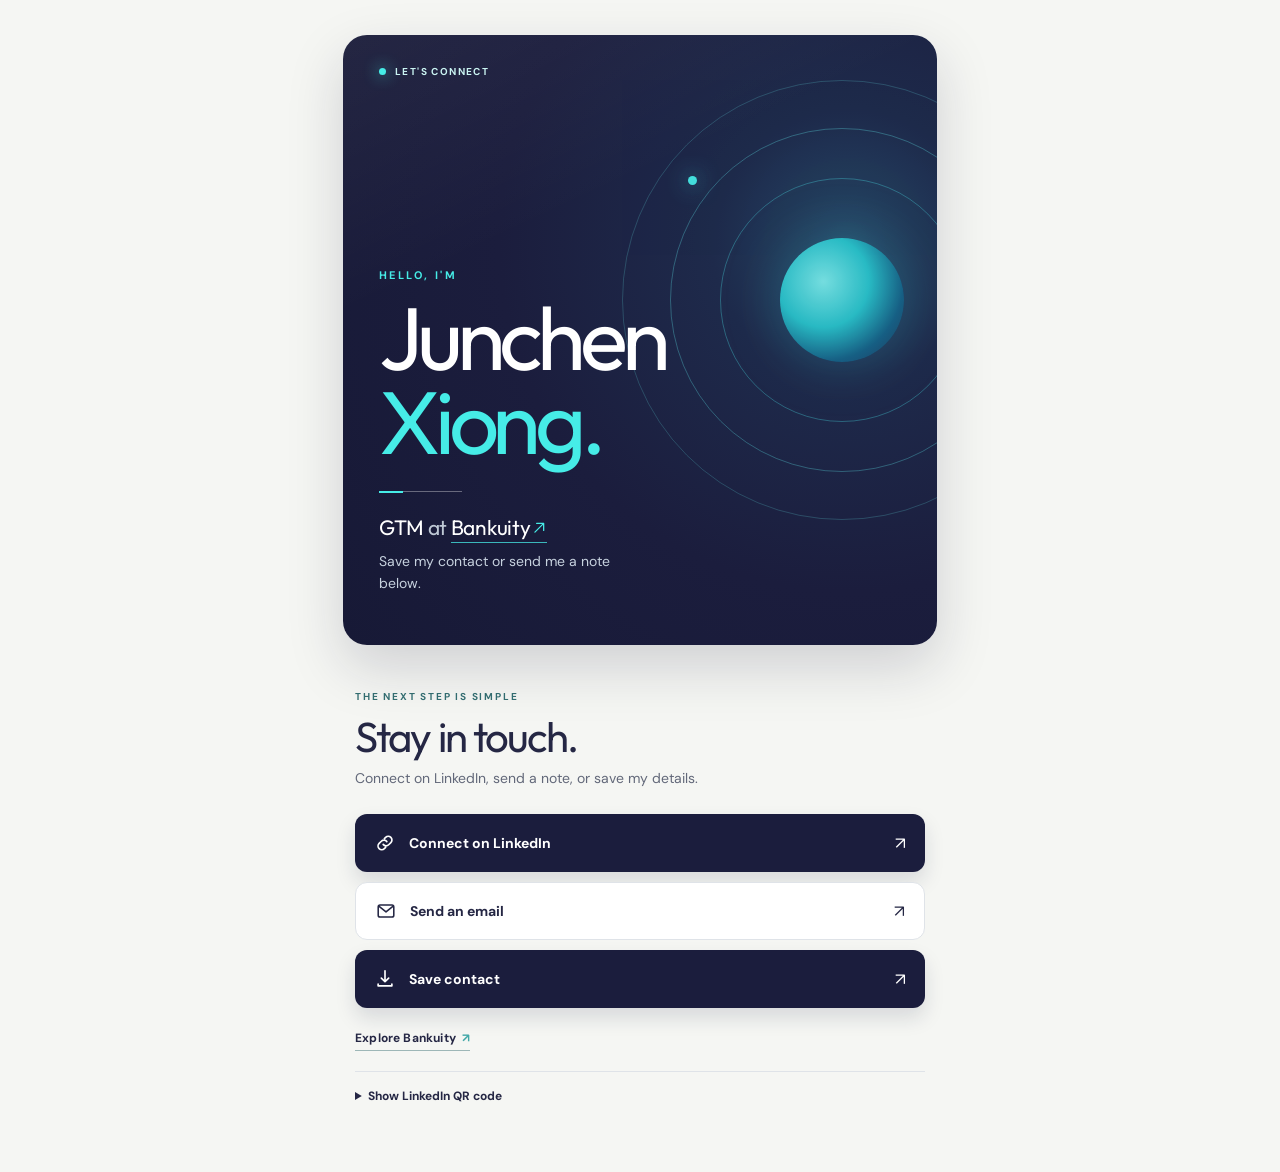
==== commit 2a314951: "1013_page_cleanUp" ====
--- a/index.html
+++ b/index.html
@@ -5,12 +5,12 @@
     <meta name="viewport" content="width=device-width, initial-scale=1, viewport-fit=cover" />
     <meta name="theme-color" content="#1b1d3d" />
     <meta name="apple-mobile-web-app-title" content="Junchen Xiong" />
-    <meta name="description" content="Meet Junchen Xiong, GTM Engineer at Bankuity. Save his contact details or get in touch." />
+    <meta name="description" content="Meet Junchen Xiong, GTM at Bankuity. Save his contact details or get in touch." />
     <meta property="og:type" content="profile" />
     <meta property="og:title" content="Junchen Xiong — Let's connect" />
-    <meta property="og:description" content="GTM Engineer at Bankuity. A quick introduction and an easy way to stay in touch." />
+    <meta property="og:description" content="GTM at Bankuity. A quick introduction and an easy way to stay in touch." />
     <title>Junchen Xiong — Let's connect</title>
-    <link rel="icon" href="assets/icons/favicon.svg" type="image/svg+xml" />
+    <link rel="icon" href="assets/icons/bankuity-symbol-64.png" type="image/png" sizes="64x64" />
     <link rel="preconnect" href="https://fonts.googleapis.com" />
     <link rel="preconnect" href="https://fonts.gstatic.com" crossorigin />
     <link href="https://fonts.googleapis.com/css2?family=DM+Sans:wght@400;500;600;700&family=Outfit:wght@300;400;500;600&display=swap" rel="stylesheet" />
@@ -35,12 +35,8 @@
           <p class="kicker">HELLO, I'M</p>
           <h1 id="name">Junchen<br /><em>Xiong.</em></h1>
           <div class="identity-rule" aria-hidden="true"><span></span></div>
-          <p class="role">GTM Engineer <span>at</span> <a href="https://www.bankuity.com/" target="_blank" rel="noopener noreferrer">Bankuity <svg viewBox="0 0 18 18" fill="none" aria-hidden="true"><path d="M3.5 14.5 14 4M5.5 4H14v8.5" stroke="currentColor" stroke-width="1.5" stroke-linecap="round" stroke-linejoin="round"/></svg></a></p>
+          <p class="role">GTM <span>at</span> <a href="https://www.bankuity.com/" target="_blank" rel="noopener noreferrer">Bankuity <svg viewBox="0 0 18 18" fill="none" aria-hidden="true"><path d="M3.5 14.5 14 4M5.5 4H14v8.5" stroke="currentColor" stroke-width="1.5" stroke-linecap="round" stroke-linejoin="round"/></svg></a></p>
           <p class="description">Save my contact or send me a note below.</p>
-        </div>
-
-        <div class="card-bottom">
-          <span>CONNECT ANYWHERE</span>
         </div>
       </article>
 
@@ -75,7 +71,6 @@
         </details>
       </section>
 
-      <footer><span>JUNCHEN XIONG</span><span>GOOD CONNECTIONS START HERE.</span></footer>
     </main>
   </body>
 </html>
--- a/assets/css/styles.css
+++ b/assets/css/styles.css
@@ -1,7 +1,420 @@
-:root{color-scheme:light;--navy:#1b1d3d;--navy-deep:#171936;--cyan:#46ece7;--ink:#252744;--muted:#777b8e;--line:#dfe3e8;--paper:#f5f6f3}*{box-sizing:border-box}html{scroll-behavior:smooth}body{margin:0;background:var(--paper);color:var(--ink);font-family:"DM Sans",Arial,sans-serif;-webkit-font-smoothing:antialiased}a{color:inherit}.shell{width:min(100%,630px);margin:0 auto;padding:18px 18px 24px}.identity-card{position:relative;overflow:hidden;isolation:isolate;min-height:510px;border-radius:24px;padding:26px 27px 24px;color:#fff;background:radial-gradient(circle at 85% 34%,#264866 0%,#1e2a4b 21%,var(--navy) 54%,var(--navy-deep) 100%);box-shadow:0 22px 55px rgba(22,25,55,.17)}.identity-card:before{position:absolute;inset:0;content:"";background:linear-gradient(155deg,rgba(255,255,255,.05),transparent 32%);pointer-events:none}.card-top,.card-bottom{position:relative;z-index:2}.eyebrow,.card-bottom{font-size:10px;font-weight:700;letter-spacing:.14em}.eyebrow{color:#caf4f2;display:flex;align-items:center;gap:9px}.status-dot{width:7px;height:7px;border-radius:50%;background:var(--cyan);box-shadow:0 0 15px var(--cyan)}.orbit{position:absolute;z-index:0;width:440px;height:440px;right:-194px;top:54px;border-radius:50%;opacity:.93}.orbit-ring{position:absolute;border-radius:50%;border:1px solid rgba(101,229,230,.23)}.orbit-ring-outer{inset:0}.orbit-ring-middle{inset:48px;border-color:rgba(93,220,224,.36)}.orbit-ring-inner{inset:98px;border-color:rgba(73,212,220,.38)}.orbit-core{position:absolute;inset:158px;border-radius:50%;background:radial-gradient(circle at 35% 35%,#7be9e9,#29c4cc 40%,#166388 70%,#20375b);box-shadow:0 0 55px rgba(62,217,222,.25)}.orbit-glint{position:absolute;left:66px;top:96px;width:9px;height:9px;border-radius:50%;background:var(--cyan);box-shadow:0 0 22px #4bdcdb}.intro{position:relative;z-index:1;margin-top:135px}.kicker{font-size:11px;font-weight:700;letter-spacing:.22em;color:var(--cyan);margin:0 0 14px}.intro h1{font-family:Outfit,"DM Sans",sans-serif;font-weight:400;letter-spacing:-.07em;font-size:clamp(58px,13vw,89px);line-height:.94;margin:0 0 28px}.intro h1 em{font-style:normal;color:var(--cyan)}.identity-rule{display:flex;align-items:center;width:83px;height:1px;background:rgba(255,255,255,.34);margin:0 0 22px}.identity-rule span{width:24px;height:2px;background:var(--cyan)}.role{font-family:Outfit,sans-serif;font-size:21px;letter-spacing:-.015em;margin:0 0 8px}.role span{color:#bec8d5}.role a{display:inline-flex;align-items:center;gap:2px;white-space:nowrap;text-decoration:none;border-bottom:1px solid rgba(70,236,231,.75);padding-bottom:2px}.role a:hover{color:#91f4f1}.role svg{width:15px;height:15px;vertical-align:middle;color:var(--cyan)}.description{max-width:250px;margin:0;color:#c7d2df;font-size:14px;line-height:1.55}.card-bottom{margin-top:33px;color:#9eabc1;font-size:9px}.connection{padding:27px 9px 33px}.section-label{font-size:10px;font-weight:700;letter-spacing:.18em;color:#579697;margin:0 0 11px}.connection h2{font-family:Outfit,sans-serif;font-size:35px;font-weight:400;line-height:1.1;letter-spacing:-.045em;margin:0 0 8px}.connection-copy{font-size:14px;line-height:1.55;color:#727787;max-width:360px;margin:0 0 24px}.actions{display:grid;gap:10px}.button{width:100%;min-height:58px;display:flex;align-items:center;gap:13px;padding:0 19px;border-radius:12px;text-decoration:none;font-size:14px;font-weight:700;transition:transform .2s ease,box-shadow .2s ease,background .2s ease}.button:hover{transform:translateY(-2px)}.button:focus-visible,.text-link:focus-visible,.role a:focus-visible{outline:3px solid #2ed5d4;outline-offset:3px}.button-primary{background:var(--navy);color:white;box-shadow:0 10px 20px rgba(27,29,61,.13)}.button-primary:hover{background:#282b55;box-shadow:0 14px 25px rgba(27,29,61,.2)}.button-secondary{background:white;border:1px solid var(--line);color:var(--ink)}.button-secondary:hover{background:#fbfefe}.button-icon{width:22px;height:22px;display:grid;place-items:center}.button-icon svg{width:22px;height:22px}.button-arrow{margin-left:auto;font-size:17px;font-weight:400}.text-link{display:inline-flex;gap:6px;margin-top:22px;font-size:12px;font-weight:700;letter-spacing:.015em;text-decoration:none;border-bottom:1px solid #9db7b7;padding-bottom:4px}.text-link span{color:#42a8a7}footer{display:flex;justify-content:space-between;gap:10px;padding:15px 5px 0;border-top:1px solid #d9dee3;color:#9aa0a9;font-size:8px;font-weight:700;letter-spacing:.14em}@media(min-width:700px){.shell{padding:35px 18px 28px}.identity-card{min-height:610px;padding:30px 36px 26px}.intro{margin-top:190px}.orbit{right:-125px;top:45px}.connection{padding:45px 12px 40px}.connection h2{font-size:42px}}@media(max-width:380px){.identity-card{min-height:500px;padding:23px}.intro{margin-top:130px}.orbit{right:-225px;top:68px}.intro h1{font-size:58px}.card-bottom{font-size:8px}}@media(prefers-reduced-motion:reduce){*,*:before,*:after{scroll-behavior:auto!important;transition:none!important}}
-.qr-details{margin-top:20px;padding-top:16px;border-top:1px solid var(--line)}
-.qr-details summary{width:fit-content;cursor:pointer;font-size:12px;font-weight:700;color:var(--ink)}
-.qr-details summary:focus-visible{outline:3px solid #2ed5d4;outline-offset:3px}
-.qr-details-content{display:flex;align-items:center;gap:16px;padding-top:15px}
-.qr-details-content img{width:144px;height:144px;flex:none;border-radius:8px}
-.qr-details-content p{margin:0;max-width:160px;color:var(--muted);font-size:12px;line-height:1.5}
+:root {
+  color-scheme: light;
+  --navy: #1b1d3d;
+  --navy-deep: #171936;
+  --cyan: #46ece7;
+  --ink: #252744;
+  --muted: #626879;
+  --line: #dfe3e8;
+  --paper: #f5f6f3;
+}
+
+* {
+  box-sizing: border-box;
+}
+
+html {
+  scroll-behavior: smooth;
+}
+
+body {
+  margin: 0;
+  background: var(--paper);
+  color: var(--ink);
+  font-family: "DM Sans",Arial,sans-serif;
+  -webkit-font-smoothing: antialiased;
+}
+
+a {
+  color: inherit;
+}
+
+.shell {
+  width: min(100%,630px);
+  margin: 0 auto;
+  padding: 18px 18px 24px;
+}
+
+.identity-card {
+  position: relative;
+  overflow: hidden;
+  isolation: isolate;
+  min-height: 510px;
+  border-radius: 24px;
+  padding: 26px 27px 24px;
+  color: #fff;
+  background: radial-gradient(circle at 85% 34%,#264866 0%,#1e2a4b 21%,var(--navy) 54%,var(--navy-deep) 100%);
+  box-shadow: 0 22px 55px rgba(22,25,55,.17);
+}
+
+.identity-card:before {
+  position: absolute;
+  inset: 0;
+  content: "";
+  background: linear-gradient(155deg,rgba(255,255,255,.05),transparent 32%);
+  pointer-events: none;
+}
+
+.card-top {
+  position: relative;
+  z-index: 2;
+}
+
+.eyebrow {
+  font-size: 10px;
+  font-weight: 700;
+  letter-spacing: .14em;
+  color: #caf4f2;
+  display: flex;
+  align-items: center;
+  gap: 9px;
+}
+
+.status-dot {
+  width: 7px;
+  height: 7px;
+  border-radius: 50%;
+  background: var(--cyan);
+  box-shadow: 0 0 15px var(--cyan);
+}
+
+.orbit {
+  position: absolute;
+  z-index: 0;
+  width: 440px;
+  height: 440px;
+  right: -194px;
+  top: 54px;
+  border-radius: 50%;
+  opacity: .93;
+}
+
+.orbit-ring {
+  position: absolute;
+  border-radius: 50%;
+  border: 1px solid rgba(101,229,230,.23);
+}
+
+.orbit-ring-outer {
+  inset: 0;
+}
+
+.orbit-ring-middle {
+  inset: 48px;
+  border-color: rgba(93,220,224,.36);
+}
+
+.orbit-ring-inner {
+  inset: 98px;
+  border-color: rgba(73,212,220,.38);
+}
+
+.orbit-core {
+  position: absolute;
+  inset: 158px;
+  border-radius: 50%;
+  background: radial-gradient(circle at 35% 35%,#7be9e9,#29c4cc 40%,#166388 70%,#20375b);
+  box-shadow: 0 0 55px rgba(62,217,222,.25);
+}
+
+.orbit-glint {
+  position: absolute;
+  left: 66px;
+  top: 96px;
+  width: 9px;
+  height: 9px;
+  border-radius: 50%;
+  background: var(--cyan);
+  box-shadow: 0 0 22px #4bdcdb;
+}
+
+.intro {
+  position: relative;
+  z-index: 1;
+  margin-top: 135px;
+}
+
+.kicker {
+  font-size: 11px;
+  font-weight: 700;
+  letter-spacing: .22em;
+  color: var(--cyan);
+  margin: 0 0 14px;
+}
+
+.intro h1 {
+  font-family: Outfit,"DM Sans",sans-serif;
+  font-weight: 400;
+  letter-spacing: -.07em;
+  font-size: clamp(58px,13vw,89px);
+  line-height: .94;
+  margin: 0 0 28px;
+}
+
+.intro h1 em {
+  font-style: normal;
+  color: var(--cyan);
+}
+
+.identity-rule {
+  display: flex;
+  align-items: center;
+  width: 83px;
+  height: 1px;
+  background: rgba(255,255,255,.34);
+  margin: 0 0 22px;
+}
+
+.identity-rule span {
+  width: 24px;
+  height: 2px;
+  background: var(--cyan);
+}
+
+.role {
+  font-family: Outfit,sans-serif;
+  font-size: 21px;
+  letter-spacing: -.015em;
+  margin: 0 0 8px;
+}
+
+.role span {
+  color: #bec8d5;
+}
+
+.role a {
+  display: inline-flex;
+  align-items: center;
+  gap: 2px;
+  white-space: nowrap;
+  text-decoration: none;
+  border-bottom: 1px solid rgba(70,236,231,.75);
+  padding-bottom: 2px;
+}
+
+.role a:hover {
+  color: #91f4f1;
+}
+
+.role svg {
+  width: 15px;
+  height: 15px;
+  vertical-align: middle;
+  color: var(--cyan);
+}
+
+.description {
+  max-width: 250px;
+  margin: 0;
+  color: #c7d2df;
+  font-size: 14px;
+  line-height: 1.55;
+}
+
+.connection {
+  padding: 27px 9px 33px;
+}
+
+.section-label {
+  font-size: 10px;
+  font-weight: 700;
+  letter-spacing: .18em;
+  color: #346f72;
+  margin: 0 0 11px;
+}
+
+.connection h2 {
+  font-family: Outfit,sans-serif;
+  font-size: 35px;
+  font-weight: 400;
+  line-height: 1.1;
+  letter-spacing: -.045em;
+  margin: 0 0 8px;
+}
+
+.connection-copy {
+  font-size: 14px;
+  line-height: 1.55;
+  color: var(--muted);
+  max-width: 360px;
+  margin: 0 0 24px;
+}
+
+.actions {
+  display: grid;
+  gap: 10px;
+}
+
+.button {
+  width: 100%;
+  min-height: 58px;
+  display: flex;
+  align-items: center;
+  gap: 13px;
+  padding: 0 19px;
+  border-radius: 12px;
+  text-decoration: none;
+  font-size: 14px;
+  font-weight: 700;
+  transition: transform .2s ease,box-shadow .2s ease,background .2s ease;
+}
+
+.button:hover {
+  transform: translateY(-2px);
+}
+
+.button:focus-visible,
+.text-link:focus-visible {
+  outline: 3px solid var(--navy);
+  outline-offset: 3px;
+}
+
+.role a:focus-visible {
+  outline: 3px solid var(--cyan);
+  outline-offset: 3px;
+}
+
+.button-primary {
+  background: var(--navy);
+  color: white;
+  box-shadow: 0 10px 20px rgba(27,29,61,.13);
+}
+
+.button-primary:hover {
+  background: #282b55;
+  box-shadow: 0 14px 25px rgba(27,29,61,.2);
+}
+
+.button-secondary {
+  background: white;
+  border: 1px solid var(--line);
+  color: var(--ink);
+}
+
+.button-secondary:hover {
+  background: #fbfefe;
+}
+
+.button-icon {
+  width: 22px;
+  height: 22px;
+  display: grid;
+  place-items: center;
+}
+
+.button-icon svg {
+  width: 22px;
+  height: 22px;
+}
+
+.button-arrow {
+  margin-left: auto;
+  font-size: 17px;
+  font-weight: 400;
+}
+
+.text-link {
+  display: inline-flex;
+  gap: 6px;
+  margin-top: 22px;
+  font-size: 12px;
+  font-weight: 700;
+  letter-spacing: .015em;
+  text-decoration: none;
+  border-bottom: 1px solid #9db7b7;
+  padding-bottom: 4px;
+}
+
+.text-link span {
+  color: #42a8a7;
+}
+
+@media (min-width: 700px) {
+  .shell {
+    padding: 35px 18px 28px;
+  }
+  .identity-card {
+    min-height: 610px;
+    padding: 30px 36px 26px;
+  }
+  .intro {
+    margin-top: 190px;
+  }
+  .orbit {
+    right: -125px;
+    top: 45px;
+  }
+  .connection {
+    padding: 45px 12px 40px;
+  }
+  .connection h2 {
+    font-size: 42px;
+  }
+}
+
+@media (max-width: 380px) {
+  .identity-card {
+    min-height: 500px;
+    padding: 23px;
+  }
+  .intro {
+    margin-top: 130px;
+  }
+  .orbit {
+    right: -225px;
+    top: 68px;
+  }
+  .intro h1 {
+    font-size: 58px;
+  }
+}
+
+@media (prefers-reduced-motion: reduce) {
+  *,
+  *::before,
+  *::after {
+    scroll-behavior: auto!important;
+    transition: none!important;
+  }
+}
+
+.qr-details {
+  margin-top: 20px;
+  padding-top: 16px;
+  border-top: 1px solid var(--line);
+}
+
+.qr-details summary {
+  width: fit-content;
+  cursor: pointer;
+  font-size: 12px;
+  font-weight: 700;
+  color: var(--ink);
+}
+
+.qr-details summary:focus-visible {
+  outline: 3px solid var(--navy);
+  outline-offset: 3px;
+}
+
+.qr-details-content {
+  display: flex;
+  align-items: center;
+  gap: 16px;
+  padding-top: 15px;
+}
+
+.qr-details-content img {
+  width: 144px;
+  height: 144px;
+  flex: none;
+  border-radius: 8px;
+}
+
+.qr-details-content p {
+  margin: 0;
+  max-width: 160px;
+  color: var(--muted);
+  font-size: 12px;
+  line-height: 1.5;
+}
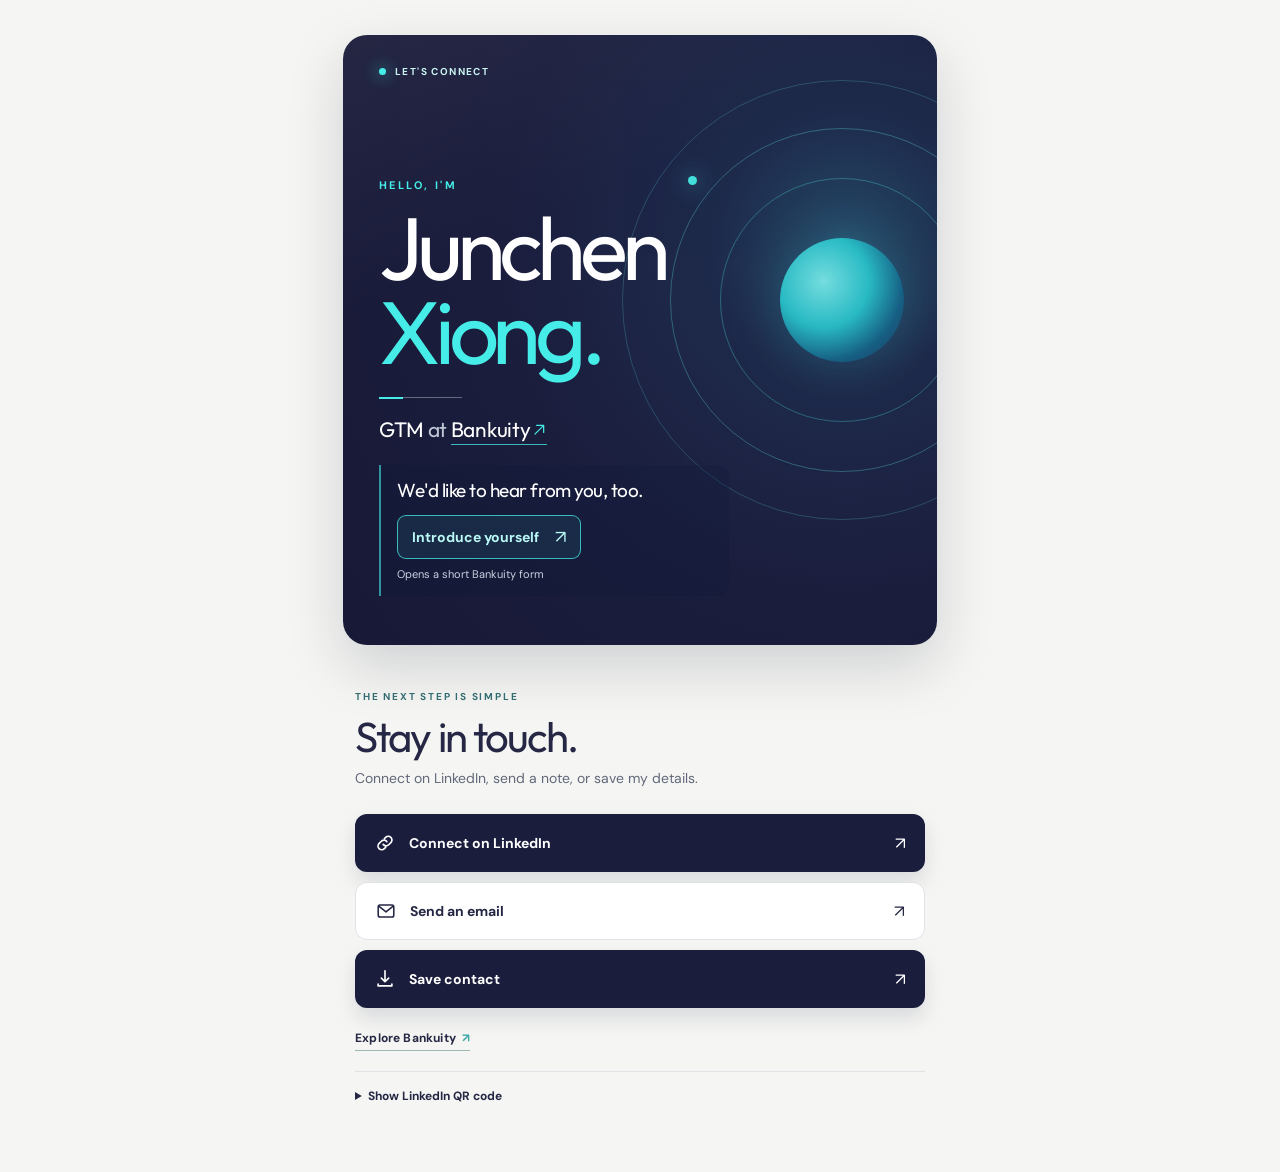
==== commit 46921491: "1015_hubSpot_form includes the hubspot form as an entry for clear intention & interaction" ====
--- a/index.html
+++ b/index.html
@@ -36,7 +36,14 @@
           <h1 id="name">Junchen<br /><em>Xiong.</em></h1>
           <div class="identity-rule" aria-hidden="true"><span></span></div>
           <p class="role">GTM <span>at</span> <a href="https://www.bankuity.com/" target="_blank" rel="noopener noreferrer">Bankuity <svg viewBox="0 0 18 18" fill="none" aria-hidden="true"><path d="M3.5 14.5 14 4M5.5 4H14v8.5" stroke="currentColor" stroke-width="1.5" stroke-linecap="round" stroke-linejoin="round"/></svg></a></p>
-          <p class="description">Save my contact or send me a note below.</p>
+          <div class="invitation">
+            <h2 class="invitation-heading">We'd like to hear from you, too.</h2>
+            <a class="invitation-link" href="https://rnfhm.share.hsforms.com/2QL-SKF97Qna9dIP4tbCl-w">
+              <span>Introduce yourself</span>
+              <span aria-hidden="true">↗</span>
+            </a>
+            <p class="invitation-note">Opens a short Bankuity form</p>
+          </div>
         </div>
       </article>
 
--- a/assets/css/styles.css
+++ b/assets/css/styles.css
@@ -131,7 +131,7 @@
 .intro {
   position: relative;
   z-index: 1;
-  margin-top: 135px;
+  margin-top: 80px;
 }
 
 .kicker {
@@ -148,7 +148,7 @@
   letter-spacing: -.07em;
   font-size: clamp(58px,13vw,89px);
   line-height: .94;
-  margin: 0 0 28px;
+  margin: 0 0 24px;
 }
 
 .intro h1 em {
@@ -162,7 +162,7 @@
   width: 83px;
   height: 1px;
   background: rgba(255,255,255,.34);
-  margin: 0 0 22px;
+  margin: 0 0 18px;
 }
 
 .identity-rule span {
@@ -175,7 +175,7 @@
   font-family: Outfit,sans-serif;
   font-size: 21px;
   letter-spacing: -.015em;
-  margin: 0 0 8px;
+  margin: 0 0 4px;
 }
 
 .role span {
@@ -203,12 +203,60 @@
   color: var(--cyan);
 }
 
-.description {
-  max-width: 250px;
-  margin: 0;
+.invitation {
+  max-width: 350px;
+  margin-top: 20px;
+  padding: 14px 16px;
+  border-left: 2px solid rgba(70,236,231,.58);
+  border-radius: 0 12px 12px 0;
+  background: rgba(17,28,57,.28);
+}
+
+.invitation-heading {
+  margin: 0 0 12px;
+  font-family: Outfit,"DM Sans",sans-serif;
+  font-size: 19px;
+  font-weight: 400;
+  line-height: 1.25;
+  letter-spacing: -.025em;
+}
+
+.invitation-link {
+  display: inline-flex;
+  align-items: center;
+  gap: 16px;
+  min-height: 44px;
+  padding: 0 14px;
+  border: 1px solid rgba(70,236,231,.75);
+  border-radius: 9px;
+  background: rgba(70,236,231,.08);
+  color: #b9f8f5;
+  font-size: 14px;
+  font-weight: 700;
+  text-decoration: none;
+  transition: background .2s ease,color .2s ease;
+}
+
+.invitation-link:hover {
+  background: var(--cyan);
+  color: var(--navy);
+}
+
+.invitation-link:focus-visible {
+  outline: 3px solid #fff;
+  outline-offset: 3px;
+}
+
+.invitation-link span:last-child {
+  font-size: 18px;
+  font-weight: 400;
+}
+
+.invitation-note {
+  margin: 8px 0 0;
   color: #c7d2df;
-  font-size: 14px;
-  line-height: 1.55;
+  font-size: 11px;
+  line-height: 1.4;
 }
 
 .connection {
@@ -338,7 +386,7 @@
     padding: 30px 36px 26px;
   }
   .intro {
-    margin-top: 190px;
+    margin-top: 100px;
   }
   .orbit {
     right: -125px;
@@ -358,7 +406,7 @@
     padding: 23px;
   }
   .intro {
-    margin-top: 130px;
+    margin-top: 68px;
   }
   .orbit {
     right: -225px;
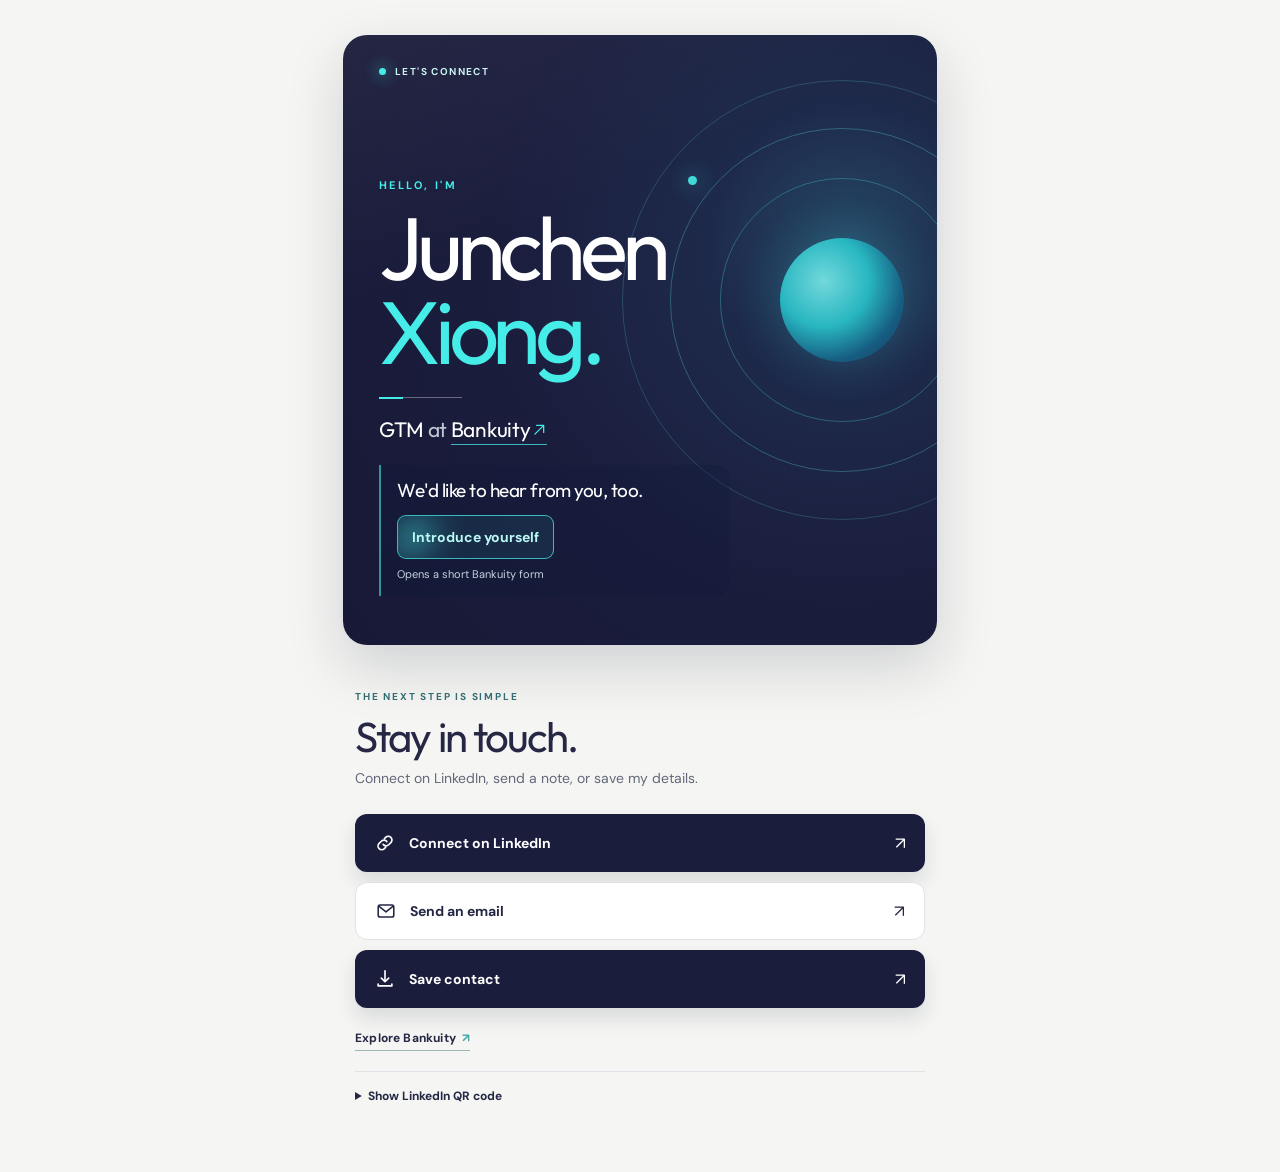
==== commit 88c555cb: "1015_reachOut_highlight" ====
--- a/index.html
+++ b/index.html
@@ -15,6 +15,7 @@
     <link rel="preconnect" href="https://fonts.gstatic.com" crossorigin />
     <link href="https://fonts.googleapis.com/css2?family=DM+Sans:wght@400;500;600;700&family=Outfit:wght@300;400;500;600&display=swap" rel="stylesheet" />
     <link rel="stylesheet" href="assets/css/styles.css" />
+    <script src="assets/js/motion.js" defer></script>
   </head>
   <body>
     <main class="shell">
@@ -40,7 +41,6 @@
             <h2 class="invitation-heading">We'd like to hear from you, too.</h2>
             <a class="invitation-link" href="https://rnfhm.share.hsforms.com/2QL-SKF97Qna9dIP4tbCl-w">
               <span>Introduce yourself</span>
-              <span aria-hidden="true">↗</span>
             </a>
             <p class="invitation-note">Opens a short Bankuity form</p>
           </div>
--- a/assets/css/styles.css
+++ b/assets/css/styles.css
@@ -87,6 +87,7 @@
   top: 54px;
   border-radius: 50%;
   opacity: .93;
+  will-change: opacity;
 }
 
 .orbit-ring {
@@ -222,9 +223,11 @@
 }
 
 .invitation-link {
+  position: relative;
+  isolation: isolate;
+  overflow: hidden;
   display: inline-flex;
   align-items: center;
-  gap: 16px;
   min-height: 44px;
   padding: 0 14px;
   border: 1px solid rgba(70,236,231,.75);
@@ -237,19 +240,39 @@
   transition: background .2s ease,color .2s ease;
 }
 
+.invitation-link::before {
+  position: absolute;
+  inset: 0 auto 0 -80%;
+  width: 180%;
+  content: "";
+  background: linear-gradient(100deg,transparent 34%,rgba(70,236,231,.08) 40%,rgba(70,236,231,.38) 50%,rgba(70,236,231,.08) 60%,transparent 66%);
+  filter: blur(10px);
+  pointer-events: none;
+  animation: invitation-glow 4.8s ease-in-out infinite alternate;
+}
+
+.invitation-link span {
+  position: relative;
+}
+
 .invitation-link:hover {
   background: var(--cyan);
   color: var(--navy);
 }
 
+.invitation-link:hover::before {
+  opacity: 0;
+}
+
 .invitation-link:focus-visible {
   outline: 3px solid #fff;
   outline-offset: 3px;
 }
 
-.invitation-link span:last-child {
-  font-size: 18px;
-  font-weight: 400;
+@keyframes invitation-glow {
+  to {
+    transform: translateX(45%);
+  }
 }
 
 .invitation-note {
@@ -422,6 +445,7 @@
   *::before,
   *::after {
     scroll-behavior: auto!important;
+    animation: none!important;
     transition: none!important;
   }
 }
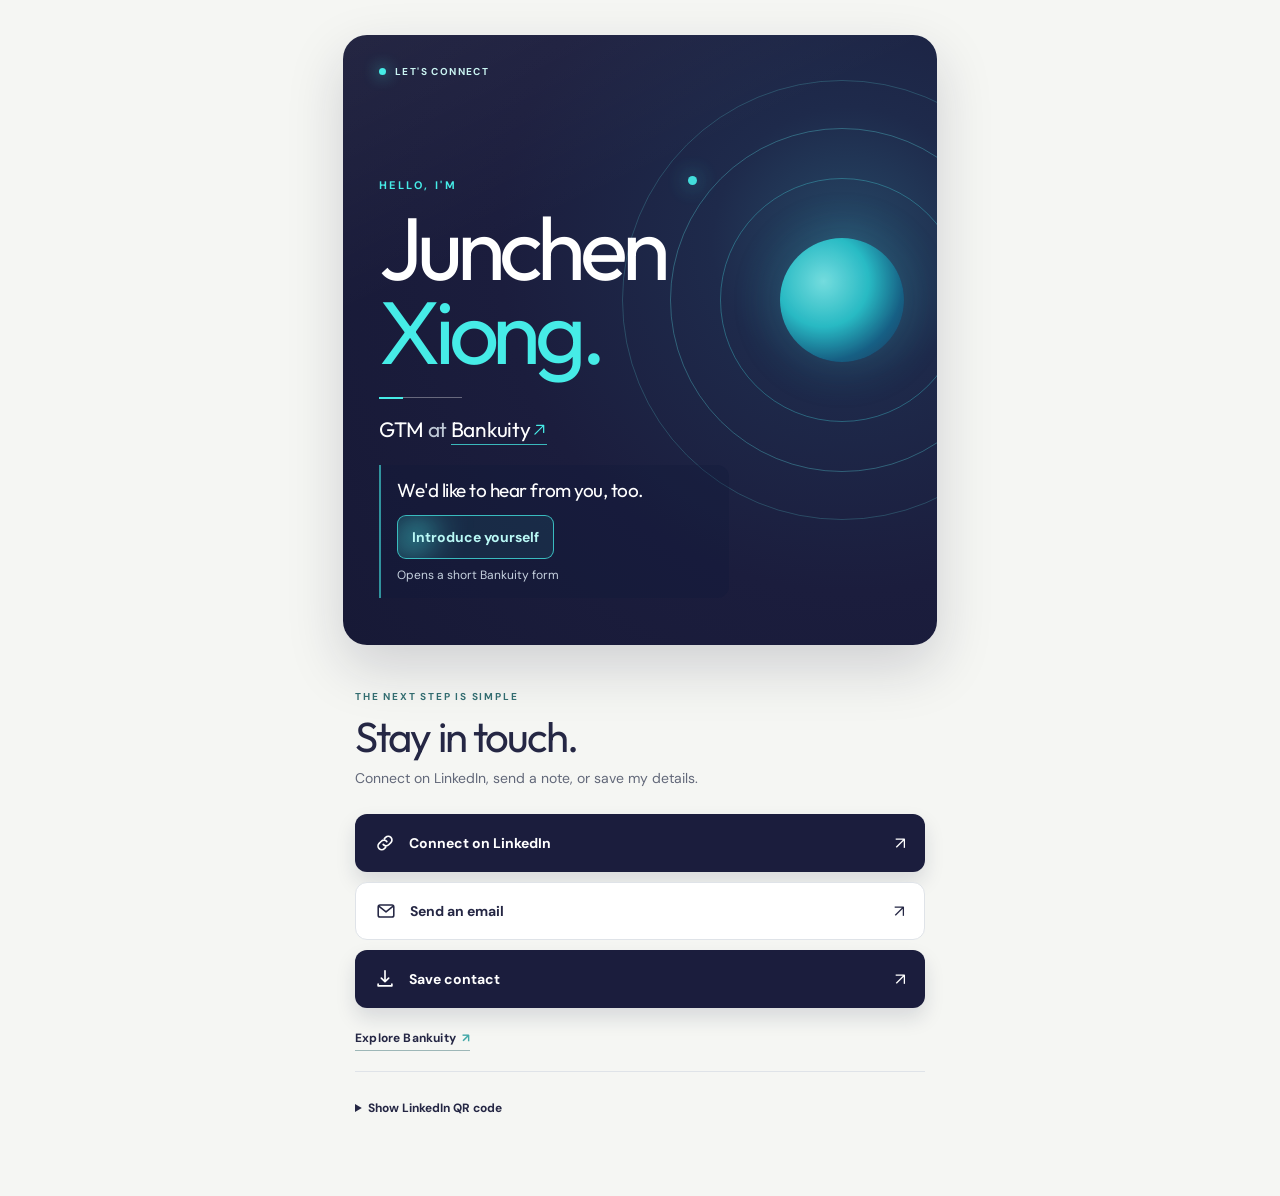
==== commit c572e1ba: "1015_sven_and_cloudfare" ====
--- a/index.html
+++ b/index.html
@@ -2,82 +2,14 @@
 <html lang="en">
   <head>
     <meta charset="utf-8" />
-    <meta name="viewport" content="width=device-width, initial-scale=1, viewport-fit=cover" />
-    <meta name="theme-color" content="#1b1d3d" />
-    <meta name="apple-mobile-web-app-title" content="Junchen Xiong" />
-    <meta name="description" content="Meet Junchen Xiong, GTM at Bankuity. Save his contact details or get in touch." />
-    <meta property="og:type" content="profile" />
-    <meta property="og:title" content="Junchen Xiong — Let's connect" />
-    <meta property="og:description" content="GTM at Bankuity. A quick introduction and an easy way to stay in touch." />
-    <title>Junchen Xiong — Let's connect</title>
-    <link rel="icon" href="assets/icons/bankuity-symbol-64.png" type="image/png" sizes="64x64" />
-    <link rel="preconnect" href="https://fonts.googleapis.com" />
-    <link rel="preconnect" href="https://fonts.gstatic.com" crossorigin />
-    <link href="https://fonts.googleapis.com/css2?family=DM+Sans:wght@400;500;600;700&family=Outfit:wght@300;400;500;600&display=swap" rel="stylesheet" />
-    <link rel="stylesheet" href="assets/css/styles.css" />
-    <script src="assets/js/motion.js" defer></script>
+    <meta name="viewport" content="width=device-width, initial-scale=1" />
+    <meta http-equiv="refresh" content="0; url=junchen-xiong/" />
+    <meta name="robots" content="noindex" />
+    <title>Bankuity cards</title>
   </head>
   <body>
-    <main class="shell">
-      <article class="identity-card" aria-labelledby="name">
-        <div class="card-top">
-          <span class="eyebrow"><span class="status-dot" aria-hidden="true"></span> LET'S CONNECT</span>
-        </div>
-
-        <div class="orbit" aria-hidden="true">
-          <span class="orbit-ring orbit-ring-outer"></span>
-          <span class="orbit-ring orbit-ring-middle"></span>
-          <span class="orbit-ring orbit-ring-inner"></span>
-          <span class="orbit-core"></span>
-          <span class="orbit-glint"></span>
-        </div>
-
-        <div class="intro">
-          <p class="kicker">HELLO, I'M</p>
-          <h1 id="name">Junchen<br /><em>Xiong.</em></h1>
-          <div class="identity-rule" aria-hidden="true"><span></span></div>
-          <p class="role">GTM <span>at</span> <a href="https://www.bankuity.com/" target="_blank" rel="noopener noreferrer">Bankuity <svg viewBox="0 0 18 18" fill="none" aria-hidden="true"><path d="M3.5 14.5 14 4M5.5 4H14v8.5" stroke="currentColor" stroke-width="1.5" stroke-linecap="round" stroke-linejoin="round"/></svg></a></p>
-          <div class="invitation">
-            <h2 class="invitation-heading">We'd like to hear from you, too.</h2>
-            <a class="invitation-link" href="https://rnfhm.share.hsforms.com/2QL-SKF97Qna9dIP4tbCl-w">
-              <span>Introduce yourself</span>
-            </a>
-            <p class="invitation-note">Opens a short Bankuity form</p>
-          </div>
-        </div>
-      </article>
-
-      <section class="connection" aria-label="Connect with Junchen">
-        <p class="section-label">THE NEXT STEP IS SIMPLE</p>
-        <h2>Stay in touch.</h2>
-        <p class="connection-copy">Connect on LinkedIn, send a note, or save my details.</p>
-        <div class="actions">
-          <a class="button button-primary" href="https://www.linkedin.com/in/jcxiong0809/" target="_blank" rel="noopener noreferrer">
-            <span class="button-icon" aria-hidden="true"><svg viewBox="0 0 24 24" fill="none"><path d="M10 13.5a4 4 0 0 0 6 .4l2.4-2.4a4 4 0 0 0-5.7-5.7l-1.4 1.4M14 10.5a4 4 0 0 0-6-.4l-2.4 2.4a4 4 0 0 0 5.7 5.7l1.4-1.4" stroke="currentColor" stroke-width="1.8" stroke-linecap="round" stroke-linejoin="round"/></svg></span>
-            <span>Connect on LinkedIn</span>
-            <span class="button-arrow" aria-hidden="true">↗</span>
-          </a>
-          <a class="button button-secondary" href="mailto:junchen.xiong@bankuity.com?subject=Great%20to%20connect">
-            <span class="button-icon" aria-hidden="true"><svg viewBox="0 0 24 24" fill="none"><rect x="3.5" y="5.5" width="17" height="13" rx="2" stroke="currentColor" stroke-width="1.7"/><path d="m4.5 7 7.5 6 7.5-6" stroke="currentColor" stroke-width="1.7" stroke-linecap="round" stroke-linejoin="round"/></svg></span>
-            <span>Send an email</span>
-            <span class="button-arrow" aria-hidden="true">↗</span>
-          </a>
-          <a class="button button-primary" href="assets/contact/contact.vcf" download="Junchen-Xiong.vcf">
-            <span class="button-icon" aria-hidden="true"><svg viewBox="0 0 24 24" fill="none"><path d="M12 3v12m0 0 4-4m-4 4-4-4M4.5 17.5v2h15v-2" stroke="currentColor" stroke-width="1.8" stroke-linecap="round" stroke-linejoin="round"/></svg></span>
-            <span>Save contact</span>
-            <span class="button-arrow" aria-hidden="true">↗</span>
-          </a>
-        </div>
-        <a class="text-link" href="https://www.bankuity.com/" target="_blank" rel="noopener noreferrer">Explore Bankuity <span aria-hidden="true">↗</span></a>
-        <details class="qr-details">
-          <summary>Show LinkedIn QR code</summary>
-          <div class="qr-details-content">
-            <img src="assets/qr/linkedin.svg" width="144" height="144" alt="QR code for Junchen Xiong's LinkedIn profile" />
-            <p>Scan to open my LinkedIn profile.</p>
-          </div>
-        </details>
-      </section>
-
+    <main>
+      <p>Opening Junchen Xiong's card. <a href="junchen-xiong/">Continue to the card</a>.</p>
     </main>
   </body>
 </html>
